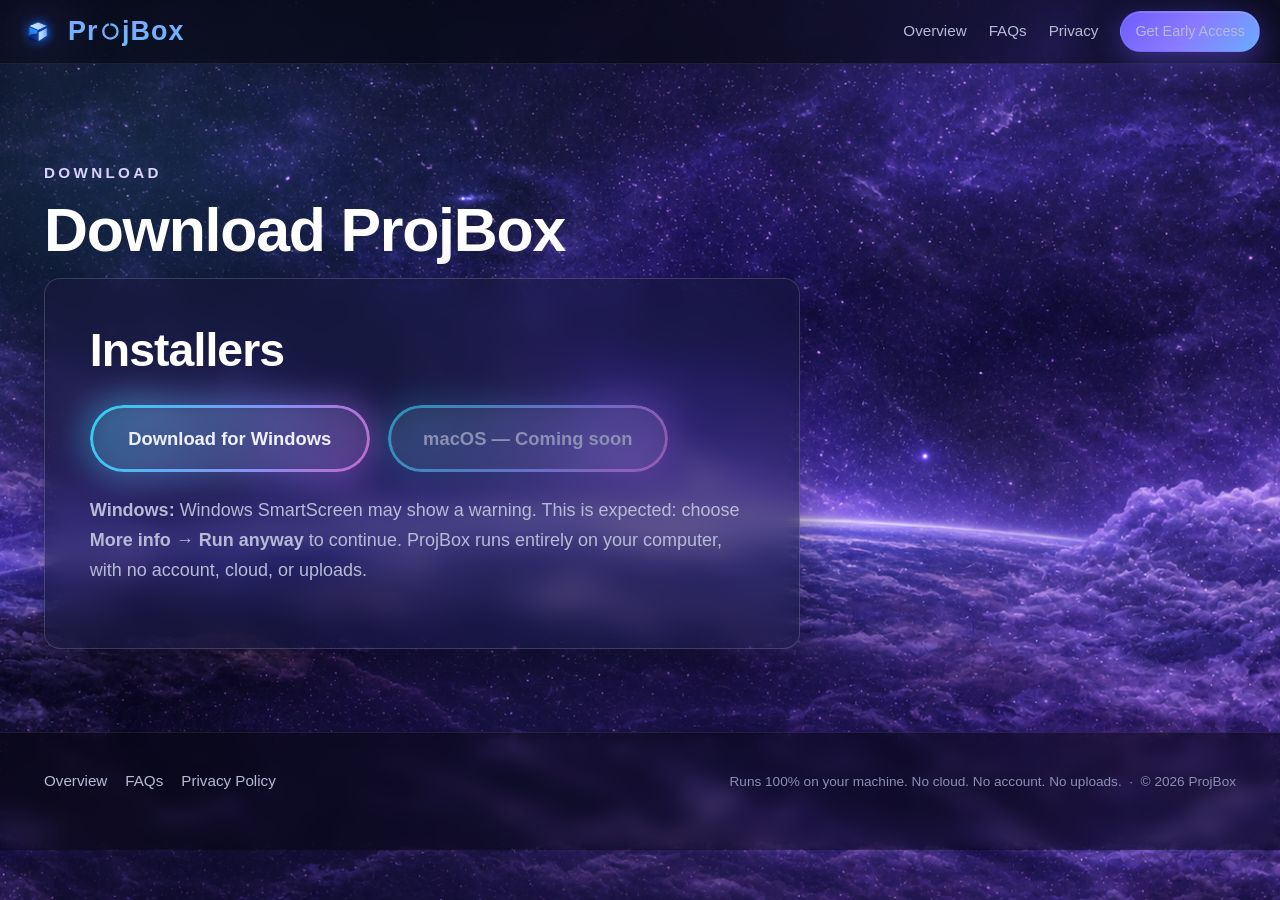
==== download.html @ 5ceebcfd "Fixing rings for mobile" ====
<!DOCTYPE html>
<html lang="en">
<head>
  <meta charset="UTF-8" />
  <!-- ProjBox Download page — Windows pilot v0.1.0 available via public
       GitHub Releases (megatherium1/projbox-downloads). macOS pending. -->
  <meta name="viewport" content="width=device-width, initial-scale=1" />
  <!-- noindex: discourage search engines from indexing this page until
       real builds are publicly available. This is not security. -->
  <meta name="robots" content="noindex, nofollow" />
  <title>Download — ProjBox</title>
  <meta name="description" content="Download the ProjBox Windows pilot build. macOS installer coming soon for approved early-access users." />
  <meta name="theme-color" content="#0c0e22" />

  <link rel="icon" type="image/png" href="assets/branding/favicon.png" />
  <link rel="apple-touch-icon" href="assets/branding/favicon.png" />

  <link rel="stylesheet" href="css/styles.css" />
</head>
<body>
  <a class="pb-skip" href="#main">Skip to content</a>

  <header class="pb-header" role="banner">
    <div class="pb-container pb-header__inner">
      <a class="pb-brand pb-brand--wordmark" href="index.html" aria-label="ProjBox home">
        <img class="pb-brand__mark" src="assets/branding/Logo.png" alt="" width="36" height="36" />
        <span class="pb-wordmark pb-wordmark--sweep" role="img" aria-label="ProjBox">
          <span class="pb-wordmark__glyph">P</span>
          <span class="pb-wordmark__glyph">r</span>
          <span class="pb-wordmark__glyph pb-wordmark__o" aria-hidden="true">
            <svg xmlns="http://www.w3.org/2000/svg" viewBox="0 0 24 24" focusable="false">
              <defs>
                <linearGradient id="pbWmGrad" x1="0" y1="0" x2="1" y2="1">
                  <stop offset="0%" stop-color="#8aa1ff"/>
                  <stop offset="100%" stop-color="#5cc0ff"/>
                </linearGradient>
              </defs>
              <circle cx="12" cy="12" r="7.5" fill="none" stroke="url(#pbWmGrad)"
                      stroke-width="2.4" stroke-linecap="butt"
                      stroke-dasharray="45.16 1.97" transform="rotate(-90 12 12)"/>
            </svg>
          </span>
          <span class="pb-wordmark__glyph">j</span>
          <span class="pb-wordmark__glyph">B</span>
          <span class="pb-wordmark__glyph">o</span>
          <span class="pb-wordmark__glyph">x</span>
        </span>
      </a>

      <button class="pb-nav-toggle" type="button"
              data-nav-toggle aria-controls="primary-nav" aria-expanded="false">
        <span class="pb-sr-only">Toggle navigation</span>
        <span aria-hidden="true">☰</span>
      </button>

      <nav class="pb-nav" id="primary-nav" data-nav aria-label="Primary">
        <a href="index.html">Overview</a>
        <a href="faq.html">FAQs</a>
        <a href="privacy.html">Privacy</a>
        <a class="pb-btn pb-btn--primary" href="index.html#access">Get Early Access</a>
      </nav>
    </div>
  </header>

  <main id="main" class="pb-download">
    <section class="pb-page-hero">
      <div class="pb-container">
        <span class="pb-eyebrow">Download</span>
        <h1>Download ProjBox</h1>
      </div>
    </section>

    <section class="pb-section pb-section--tight">
      <div class="pb-container">
        <div class="pb-card pb-prose pb-download__card">
          <h2>Installers</h2>

          <!--
            Installer URLs — public megatherium1/projbox-downloads repo only.

            Windows (live): stable asset name via latest release redirect.
            https://github.com/megatherium1/projbox-downloads/releases/latest/download/ProjBox-Windows-Setup.exe

            macOS: pending — wire when a build is published.
          -->

          <div class="pb-download__buttons" role="group" aria-label="Available installers">
            <span class="pb-chromatic-ring-wrap">
              <a class="pb-btn pb-btn--ghost"
                 href="https://github.com/megatherium1/projbox-downloads/releases/latest/download/ProjBox-Windows-Setup.exe">
                Download for Windows
              </a>
            </span>
            <span class="pb-chromatic-ring-wrap pb-chromatic-ring-wrap--muted">
              <button type="button" class="pb-btn pb-btn--ghost pb-btn--disabled"
                      aria-disabled="true" disabled>
                macOS — Coming soon
              </button>
            </span>
          </div>

          <p class="pb-download__note">
            <b>Windows:</b> Windows SmartScreen may show a warning. This is expected: choose <b>More info → Run anyway</b> to continue. ProjBox runs entirely on your computer, with no account, cloud, or uploads.
          </p>

          <!-- <p style="margin-top: 24px;"> -->
            <!-- Thanks, your request was received.  -->
			
			<!-- You’ve been added to the ProjBox academic access list.  -->
			
			<!-- ProjBox is currently available primarily to select academic institutions and research groups. Professional teams and other interested users can email -->
            <!-- <a href="mailto:matt@projbox.com">matt@projbox.com</a> to request early access. -->
          <!-- </p> -->

          <!-- <p> -->
            <!-- Don't have an access code yet? Request access on the -->
            <!-- <a href="index.html#access">home page</a>. -->
          <!-- </p> -->

          <!-- <p style="margin-top: 28px;"> -->
            <!-- <a class="pb-btn pb-btn--ghost" href="index.html">← Back to home</a> -->
          <!-- </p> -->
        </div>
      </div>
    </section>
  </main>

  <footer class="pb-footer" role="contentinfo">
    <div class="pb-container pb-footer__inner">
      <div class="pb-footer__links">
        <a href="index.html">Overview</a>
        <a href="faq.html">FAQs</a>
        <a href="privacy.html">Privacy Policy</a>
      </div>
      <p class="pb-footer__trust">
        Runs 100% on your machine. No cloud. No account. No uploads.
        &nbsp;·&nbsp; © <span data-year>2026</span> ProjBox
      </p>
    </div>
  </footer>

  <script src="js/main.js" defer></script>
  <!-- Cloudflare Web Analytics --><script defer src='https://static.cloudflareinsights.com/beacon.min.js' data-cf-beacon='{"token": "ab65d819038c453aaa1844204bf7db8d"}'></script><!-- End Cloudflare Web Analytics -->
</body>
</html>
---- css/styles.css ----
/* =============================================================
   ProjBox marketing site — shared stylesheet
   Plain CSS, no preprocessor or build tooling.
   Theme: dark cosmic / purple-blue, glass cards, soft glow accents.
   ============================================================= */

/* -------------------------------------------------------------
   1. Design tokens
   ------------------------------------------------------------- */
:root {
  /* Brand palette — cosmic dark */
  --pb-bg-deep:        #05060f;
  --pb-bg-mid:         #0c0e22;
  --pb-bg-soft:        #14163a;
  --pb-accent:         #8a7bff;   /* primary purple */
  --pb-accent-2:       #5cc0ff;   /* secondary blue glow */
  --pb-accent-warm:    #c9b6ff;   /* lighter highlight */
  --pb-text:           #eef0ff;
  --pb-text-dim:       #b6bad6;
  --pb-text-mute:      #8a8fb3;
  --pb-border:         rgba(255, 255, 255, 0.08);
  --pb-border-strong:  rgba(255, 255, 255, 0.16);
  --pb-card-bg:        rgba(20, 22, 58, 0.55);
  --pb-card-bg-strong: rgba(20, 22, 58, 0.75);

  /* Layout */
  --pb-max-width: 1240px;
  --pb-section-wide-max: var(--pb-max-width);
  --pb-proof-max-width: min(var(--pb-max-width), calc(100vw - 48px));
  --pb-gap-hero-next: clamp(16px, 1.8vw, 28px);
  --pb-gap-section: clamp(20px, 2vw, 32px);
  --pb-gap-heading-grid: clamp(12px, 1.2vw, 20px);
  --how-grid-gap: 18px;
  --how-card-padding: clamp(20px, 2.4vw, 28px);
  --how-card-num-size: 36px;
  --how-card-title-size: 1.25rem;
  --how-card-text-size: 1rem;
  --proof-grid-gap: 22px;
  --proof-card-media-ratio: 16 / 9;
  --proof-card-body-padding: 20px 22px 22px;
  --proof-card-media-padding: 14px;
  --proof-card-title-size: 1.25rem;
  --proof-card-text-size: 1rem;
  --pb-radius-sm: 10px;
  --pb-radius:    16px;
  --pb-radius-lg: 24px;

  /* Typography */
  --pb-font-sans: -apple-system, BlinkMacSystemFont, "Segoe UI", Roboto,
                  "Helvetica Neue", Arial, "Noto Sans", sans-serif;
  --pb-font-mono: ui-monospace, SFMono-Regular, "SF Mono", Menlo, Consolas,
                  "Liberation Mono", monospace;

  /* Shadows / glows */
  --pb-glow-purple: 0 0 60px rgba(138, 123, 255, 0.35);
  --pb-glow-blue:   0 0 60px rgba(92, 192, 255, 0.25);
  --pb-shadow-card: 0 20px 60px rgba(0, 0, 0, 0.45);
}

/* -------------------------------------------------------------
   2. Reset / base
   ------------------------------------------------------------- */
*, *::before, *::after { box-sizing: border-box; }
html { -webkit-text-size-adjust: 100%; scroll-behavior: smooth; }
@media (prefers-reduced-motion: reduce) {
  html { scroll-behavior: auto; }
  *, *::before, *::after {
    animation-duration: 0.001ms !important;
    transition-duration: 0.001ms !important;
  }
}

body {
  margin: 0;
  min-height: 100vh;
  font-family: var(--pb-font-sans);
  font-size: 16px;
  line-height: 1.6;
  color: var(--pb-text);
  background-color: var(--pb-bg-deep);
  /* Layered background:
     1. Cosmic photo (case-sensitive path)
     2. Radial gradients fall back to gracefully if image fails. */
  background-image:
    radial-gradient(1200px 700px at 80% -10%, rgba(138, 123, 255, 0.28), transparent 60%),
    radial-gradient(900px 600px at 10% 20%, rgba(92, 192, 255, 0.18), transparent 60%),
    radial-gradient(1400px 900px at 50% 110%, rgba(80, 60, 180, 0.25), transparent 60%),
    url("../assets/backgrounds/CosmicBackground.png");
  background-attachment: fixed, fixed, fixed, fixed;
  background-position: center, center, center, center;
  background-size: cover, cover, cover, cover;
  background-repeat: no-repeat, no-repeat, no-repeat, no-repeat;
  overflow-x: hidden;
}

@media (min-width: 1500px) {
  body {
    background-position: center, center, center, 56% 54%;
  }
}

/* MOBILE BACKGROUND — fixed viewport layer on main.pb-home::before.
   CosmicBackgroundMobile.jpg: portrait crop. Do NOT apply to body — cover
   on a tall scrollable page upscales/blurs the image. Use position:fixed
   pseudo-element instead of background-attachment:fixed (iOS Safari blurs that). */
@media (max-width: 768px) {
  body {
    background-image: none;
    background-color: #050617;
  }

  body::before {
    display: none;
  }

  main.pb-home {
    isolation: isolate;
  }

  main.pb-home::before {
    content: "";
    position: fixed;
    inset: 0;
    z-index: -1;
    pointer-events: none;
    background-image:
      linear-gradient(
        180deg,
        rgba(5, 6, 18, 0.88) 0%,
        rgba(7, 8, 28, 0.72) 34%,
        rgba(8, 7, 30, 0.78) 70%,
        rgba(5, 6, 18, 0.92) 100%
      ),
      url("../assets/backgrounds/CosmicBackgroundMobile.jpg");
    background-size: cover;
    background-position: center top;
    background-repeat: no-repeat;
    transform: translateZ(0);
  }
}

/* Subtle stars overlay (cheap CSS-only — no extra image) */
body::before {
  content: "";
  position: fixed;
  inset: 0;
  pointer-events: none;
  background-image:
    radial-gradient(1px 1px at 12% 18%,  rgba(255,255,255,0.7), transparent 60%),
    radial-gradient(1px 1px at 28% 72%,  rgba(255,255,255,0.5), transparent 60%),
    radial-gradient(1px 1px at 64% 32%,  rgba(255,255,255,0.6), transparent 60%),
    radial-gradient(1px 1px at 82% 58%,  rgba(255,255,255,0.4), transparent 60%),
    radial-gradient(1px 1px at 44% 88%,  rgba(255,255,255,0.55), transparent 60%),
    radial-gradient(1px 1px at 92% 12%,  rgba(255,255,255,0.5), transparent 60%);
  opacity: 0.5;
  z-index: 0;
}

/* Make page content sit above the stars layer */
header, main, footer, .pb-modal { position: relative; z-index: 1; }

img { max-width: 100%; display: block; }
a { color: var(--pb-accent-warm); text-decoration: none; }
a:hover, a:focus-visible { color: #fff; text-decoration: underline; }

/* Skip-to-content link for keyboard users */
.pb-skip {
  position: absolute;
  left: -9999px;
  top: 0;
  background: var(--pb-accent);
  color: #fff;
  padding: 10px 14px;
  border-radius: 0 0 8px 0;
  z-index: 100;
}
.pb-skip:focus { left: 0; }

/* Visually-hidden helper */
.pb-sr-only {
  position: absolute !important;
  width: 1px; height: 1px;
  padding: 0; margin: -1px;
  overflow: hidden; clip: rect(0,0,0,0); white-space: nowrap; border: 0;
}

/* -------------------------------------------------------------
   3. Typography
   ------------------------------------------------------------- */
h1, h2, h3, h4 {
  font-weight: 700;
  letter-spacing: -0.02em;
  margin: 0 0 0.5em;
  color: #fff;
}
h1 {
  font-size: clamp(2.2rem, 4.6vw + 0.5rem, 3.8rem);
  line-height: 1.08;
}
h2 {
  font-size: clamp(1.8rem, 2.6vw + 0.5rem, 2.6rem);
  line-height: 1.15;
}
h3 {
  font-size: 1.25rem;
  line-height: 1.3;
}
p { margin: 0 0 1em; color: var(--pb-text-dim); }
.pb-eyebrow {
  display: inline-block;
  /* Bumped up from 0.78rem for legibility against the cosmic background.
     Still smaller than the H1/H2 below it so it stays a label, not a headline. */
  font-size: 0.95rem;
  font-weight: 600;
  letter-spacing: 0.22em;
  text-transform: uppercase;
  color: #d8d2ff;
  text-shadow: 0 0 18px rgba(138, 123, 255, 0.35);
  margin-bottom: 0.85em;
}
.pb-lede {
  font-size: clamp(1rem, 0.9vw + 0.85rem, 1.18rem);
  color: var(--pb-text-dim);
  max-width: 60ch;
}

/* -------------------------------------------------------------
   4. Layout helpers
   ------------------------------------------------------------- */
.pb-container {
  width: 100%;
  max-width: var(--pb-max-width);
  margin: 0 auto;
  padding: 0 24px;
}
main.pb-home > .pb-section--proof .pb-container {
  max-width: var(--pb-proof-max-width);
}
main.pb-home > .pb-section:not(.pb-section--proof) .pb-container {
  max-width: var(--pb-section-wide-max);
}

.pb-section {
  padding: clamp(22px, 3.5vw, 52px) 0;
}
.pb-section--tight { padding: clamp(14px, 2.5vw, 36px) 0; }

/* Homepage: stack sections with clamp()-based gaps instead of doubled padding */
main.pb-home {
  display: flex;
  flex-direction: column;
}
main.pb-home > * + * {
  margin-top: var(--pb-gap-section);
}
main.pb-home > .pb-hero + * {
  margin-top: var(--pb-gap-hero-next);
}
@media (min-width: 1800px) {
  main.pb-home > .pb-hero + * {
    margin-top: clamp(20px, 1.8vw, 36px);
  }
}
main.pb-home > .pb-section {
  padding: 0;
}
main.pb-home > .pb-hero {
  /* Compensate for left-column translateY so the access card does not
     visually overlap the proof section below the hero layout box. */
  padding-bottom: var(--pb-hero-copy-offset-y, 0px);
}
main.pb-home + .pb-footer {
  margin-top: var(--pb-gap-section);
}

/* -------------------------------------------------------------
   5. Header / nav
   ------------------------------------------------------------- */
.pb-header {
  position: sticky;
  top: 0;
  backdrop-filter: blur(12px);
  -webkit-backdrop-filter: blur(12px);
  background: rgba(5, 6, 15, 0.55);
  border-bottom: 1px solid var(--pb-border);
  z-index: 50;
}
.pb-header__inner {
  display: flex;
  align-items: center;
  justify-content: space-between;
  gap: 16px;
  padding: 11px 0;
}
.pb-brand {
  display: inline-flex;
  align-items: center;
  gap: 10px;
  color: #fff;
  font-weight: 700;
  letter-spacing: 0.02em;
  text-decoration: none;
}
.pb-brand:hover { text-decoration: none; color: #fff; }
.pb-brand__mark {
  width: 32px; height: 32px;
  border-radius: 8px;
  object-fit: cover;
  box-shadow: var(--pb-glow-purple);
}

/* Animated gradient wordmark (V5 Sweep — header brand lockup) */
.pb-brand--wordmark { gap: 12px; }
.pb-brand--wordmark .pb-brand__mark {
  width: 36px;
  height: 36px;
}

.pb-wordmark {
  position: relative;
  /* isolation:isolate keeps the shimmer's mix-blend-mode:screen contained
     to the wordmark area so it brightens the gradient letters rather than
     blending against the dark header background behind them. */
  isolation: isolate;
  display: inline-flex;
  align-items: center;
  font-weight: 800;
  font-size: 1.68rem;
  letter-spacing: 0.04em;
  line-height: 1.4;
  overflow: visible;
}
.pb-wordmark__glyph {
  display: inline-block;
  position: relative;
  /* will-change:transform was removed: it promotes each glyph to a GPU
     compositing layer, which breaks filter+background-clip:text rendering
     in Chromium and causes the shimmer to paint *behind* the glyphs. */
  will-change: opacity;
  background-image: linear-gradient(135deg, #8aa1ff 0%, #5cc0ff 100%);
  -webkit-background-clip: text;
          background-clip: text;
  -webkit-text-fill-color: transparent;
  color: transparent;
}
.pb-wordmark__o {
  background-image: none;
  -webkit-text-fill-color: currentColor;
  color: currentColor;
  width: 0.85em;
  height: 0.85em;
  margin: 0 0.01em;
  vertical-align: -0.07em;
  line-height: 0;
}
.pb-wordmark__o svg {
  width: 100%;
  height: 100%;
  display: block;
  overflow: visible;
}

/* Sweep intro — plays once on page load */
.pb-wordmark--sweep .pb-wordmark__glyph {
  opacity: 0.25;
  filter: saturate(0.35) brightness(0.7);
  animation: pbWmSweepGlyph 0.55s ease-out both;
}
.pb-wordmark--sweep .pb-wordmark__glyph:nth-child(1) { animation-delay: 0.08s; }
.pb-wordmark--sweep .pb-wordmark__glyph:nth-child(2) { animation-delay: 0.14s; }
.pb-wordmark--sweep .pb-wordmark__glyph:nth-child(3) { animation-delay: 0.20s; }
.pb-wordmark--sweep .pb-wordmark__glyph:nth-child(4) { animation-delay: 0.26s; }
.pb-wordmark--sweep .pb-wordmark__glyph:nth-child(5) { animation-delay: 0.32s; }
.pb-wordmark--sweep .pb-wordmark__glyph:nth-child(6) { animation-delay: 0.38s; }
.pb-wordmark--sweep .pb-wordmark__glyph:nth-child(7) { animation-delay: 0.44s; }

@keyframes pbWmSweepGlyph {
  0%   { opacity: 0.25; filter: saturate(0.35) brightness(0.7); }
  50%  { opacity: 1.00; filter: saturate(1.30) brightness(1.6); }
  100% { opacity: 1.00; filter: saturate(1.00) brightness(1.0); }
}

.pb-wordmark--sweep::after {
  content: "";
  position: absolute;
  top: 0;
  bottom: 0;
  left: -30%;
  width: 30%;
  background: linear-gradient(90deg,
                transparent 0%,
                rgba(255, 255, 255, 0.55) 50%,
                transparent 100%);
  mix-blend-mode: screen;
  opacity: 0;
  pointer-events: none;
  animation: pbWmShimmer 0.85s ease-out 0.08s forwards;
}
@keyframes pbWmShimmer {
  0%   { opacity: 0;    left: -30%; }
  30%  { opacity: 0.85; }
  100% { opacity: 0;    left: 100%; }
}

.pb-wordmark--sweep .pb-wordmark__o svg {
  /* will-change:transform on the SVG itself (not the parent glyph) so
     the spin animation is GPU-accelerated without breaking the shimmer. */
  will-change: transform;
  animation: pbWmSpinO 0.75s cubic-bezier(0.22, 1, 0.36, 1) 0.10s both;
}
@keyframes pbWmSpinO {
  from { transform: rotate(-180deg) scale(0.6); opacity: 0; }
  to   { transform: rotate(0deg) scale(1.0); opacity: 1; }
}
.pb-wordmark--sweep .pb-wordmark__o svg circle {
  stroke-dasharray: 0 47.12;
  animation: pbWmDrawO 0.65s ease-out 0.18s forwards;
}
@keyframes pbWmDrawO {
  from { stroke-dasharray: 0 47.12; }
  to   { stroke-dasharray: 45.16 1.97; }
}

@media (prefers-reduced-motion: reduce) {
  .pb-wordmark--sweep::after { display: none; }
  .pb-wordmark--sweep .pb-wordmark__glyph,
  .pb-wordmark--sweep .pb-wordmark__o svg,
  .pb-wordmark--sweep .pb-wordmark__o svg circle {
    animation: none !important;
    opacity: 1 !important;
    transform: none !important;
    filter: none !important;
    stroke-dasharray: 45.16 1.97 !important;
  }
}

.pb-nav {
  display: flex;
  align-items: center;
  gap: 22px;
}
.pb-nav a {
  color: var(--pb-text-dim);
  font-size: 0.95rem;
  font-weight: 500;
  text-decoration: none;
}
.pb-nav a:hover, .pb-nav a:focus-visible {
  color: #fff;
  text-decoration: none;
}
.pb-nav .pb-btn { padding: 8px 14px; font-size: 0.9rem; }

.pb-nav-toggle {
  display: none;
  background: transparent;
  border: 1px solid var(--pb-border-strong);
  color: var(--pb-text);
  border-radius: 10px;
  padding: 8px 10px;
  cursor: pointer;
}
.pb-nav-toggle:focus-visible { outline: 2px solid var(--pb-accent); }

@media (max-width: 760px) {
  .pb-nav-toggle { display: inline-flex; }
  .pb-nav {
    display: none;
    position: absolute;
    top: 100%;
    right: 16px;
    flex-direction: column;
    align-items: stretch;
    gap: 6px;
    background: rgba(12, 14, 34, 0.95);
    border: 1px solid var(--pb-border-strong);
    border-radius: var(--pb-radius);
    padding: 12px;
    min-width: 220px;
    box-shadow: var(--pb-shadow-card);
  }
  .pb-nav.is-open { display: flex; }
  .pb-nav a { padding: 8px 8px; }
}

/* -------------------------------------------------------------
   6. Buttons
   ------------------------------------------------------------- */
.pb-btn {
  display: inline-flex;
  align-items: center;
  justify-content: center;
  gap: 8px;
  padding: 12px 20px;
  border-radius: 999px;
  font-weight: 600;
  font-size: 0.98rem;
  border: 1px solid transparent;
  cursor: pointer;
  text-decoration: none;
  transition: transform 0.15s ease, box-shadow 0.2s ease, background 0.2s ease, border-color 0.2s ease;
  white-space: nowrap;
}
.pb-btn:focus-visible {
  outline: 2px solid var(--pb-accent-2);
  outline-offset: 2px;
}
.pb-btn--primary {
  background: linear-gradient(135deg, #6e5cff 0%, #8a7bff 50%, #5cc0ff 120%);
  color: #fff;
  box-shadow: 0 10px 30px rgba(110, 92, 255, 0.45), inset 0 1px 0 rgba(255,255,255,0.15);
}
.pb-btn--primary:hover {
  transform: translateY(-1px);
  text-decoration: none;
  color: #fff;
  box-shadow: 0 14px 36px rgba(110, 92, 255, 0.6), inset 0 1px 0 rgba(255,255,255,0.2);
}
.pb-btn--ghost {
  background: rgba(255,255,255,0.04);
  border-color: var(--pb-border-strong);
  color: var(--pb-text);
}
.pb-btn--ghost:hover {
  background: rgba(255,255,255,0.08);
  text-decoration: none;
  color: #fff;
}
.pb-btn--disabled,
.pb-btn[aria-disabled="true"] {
  background: rgba(255,255,255,0.05);
  border-color: var(--pb-border);
  color: var(--pb-text-mute);
  cursor: not-allowed;
  box-shadow: none;
}
.pb-btn--block { width: 100%; }

/* -------------------------------------------------------------
   7. Hero
   ------------------------------------------------------------- */
.pb-hero {
  --pb-hero-max-width: var(--pb-max-width);
  --pb-hero-gap: clamp(20px, 3vw, 48px);
  --pb-hero-visual-offset: clamp(60px, 8vw, 110px);
  --pb-hero-copy-offset-y: 0px;
  --pb-hero-padding-top: clamp(20px, 3vw, 36px);

  /* Trimmed top padding so the eyebrow sits just under the sticky header
     instead of leaving a large empty band at the top of the page. */
  padding: var(--pb-hero-padding-top) 0 clamp(14px, 2.5vw, 36px);
}
.pb-hero .pb-container {
  max-width: var(--pb-hero-max-width);
}
.pb-hero__grid {
  display: grid;
  /* Left column gets a bit more horizontal room so the headline can
     breathe (H1 reads as two lines instead of three) and the lede flows
     naturally. The poster's `scale()` makes it visually larger without
     needing to dominate the grid track. */
  grid-template-columns: minmax(0, 1.15fr) minmax(0, 1fr);
  gap: var(--pb-hero-gap);
  /* `start` aligns the poster's top with the eyebrow row of the left
     column; `center` was pushing the poster too far down. */
  align-items: start;
}
.pb-hero__copy {
  transform: translateY(var(--pb-hero-copy-offset-y));
}

/* Desktop: explicit grid placement so the form (now a sibling of the copy
   div) stays in column 1 beneath the copy, and the poster spans both rows
   in column 2 — identical to the old nested-form layout. */
@media (min-width: 961px) {
  .pb-hero__copy   { grid-column: 1; grid-row: 1; }
  .pb-hero__visual { grid-column: 2; grid-row: 1 / 3; }
  .pb-access       { grid-column: 1; grid-row: 2; }
}

@media (max-width: 960px) {
  .pb-hero__grid { grid-template-columns: 1fr; }

  .pb-hero__copy   { order: 1; }
  .pb-hero__visual { order: 2; }
  .pb-access       { order: 3; }

  .pb-hero__copy { transform: none; }
  .pb-poster       { transform: none; margin-top: 0; }
  .pb-hero__visual { padding-top: 0; }
}

/* Mobile hero compactness — tighten vertical rhythm so product proof
   appears within the first screen-and-a-half on typical phones. */
@media (max-width: 768px) {
  .pb-hero {
    padding-top: 14px;
    padding-bottom: 10px;
  }
  .pb-hero__grid { gap: 18px; }
  .pb-hero__cta-row { margin: 16px 0 14px; }
  .pb-truth { margin-bottom: 0; }
  .pb-hero__grid > .pb-access { margin-top: 4px; }
}

@media (min-width: 1500px) {
  .pb-hero {
    --pb-hero-max-width: min(1500px, calc(100vw - 120px));
    --pb-hero-gap: clamp(36px, 4vw, 72px);
    --pb-hero-visual-offset: clamp(95px, 7vw, 145px);
    --pb-hero-copy-offset-y: clamp(28px, 3vw, 56px);
  }
}

@media (min-width: 1600px) {
  .pb-hero {
    --pb-hero-padding-top: clamp(14px, 1.6vw, 22px);
    --pb-hero-copy-offset-y: clamp(18px, 2vw, 36px);
  }
}

@media (min-width: 1800px) {
  .pb-hero {
    --pb-hero-padding-top: clamp(2px, 0.4vw, 6px);
    --pb-hero-copy-offset-y: clamp(0px, 0.2vw, 2px);
  }
}

@media (min-width: 1900px) {
  .pb-hero {
    --pb-hero-max-width: min(1640px, calc(100vw - 160px));
    --pb-hero-visual-offset: clamp(125px, 7vw, 190px);
  }
}

.pb-hero__cta-row {
  display: flex;
  flex-wrap: wrap;
  gap: 12px;
  margin: 22px 0 18px;
}

.pb-truth {
  display: inline-flex;
  align-items: center;
  gap: 10px;
  padding: 9px 16px;
  border-radius: 999px;
  /* Slightly opaque dark navy pill so the trust line stays readable
     wherever the cosmic background gets bright. */
  background: rgba(10, 12, 30, 0.55);
  border: 1px solid rgba(255, 255, 255, 0.22);
  color: #eef0ff;
  font-size: 0.92rem;
  font-weight: 500;
  box-shadow: 0 0 24px rgba(108, 243, 168, 0.08);
}
.pb-truth__dot {
  width: 8px; height: 8px;
  border-radius: 50%;
  background: #6cf3a8;
  box-shadow: 0 0 12px #6cf3a8;
}

/* =====================================================================
   Hero visual / video poster
   =====================================================================
   The monitor is lowered into the cloud layer by offsetting the right
   column wrapper, while the PNG itself stays transparent and clickable.
   Avoid foreground fog overlays here: they create a visible rectangular
   dark patch under the thumbnail instead of blending with the page.
   ===================================================================== */

.pb-poster,
.pb-poster:hover,
.pb-poster:focus,
.pb-poster:focus-visible {
  background: transparent;
  border: 0;
  outline: none;
  box-shadow: none;
}
.pb-poster {
  position: relative;
  display: block;
  width: 100%;
  padding: 0;
  cursor: pointer;
  /* Larger and lifted toward the headline so it reads as the page's
     hero subject rather than a thumbnail next to the copy. The right
     column is narrower now (1fr vs 1.1fr left), so scale() does the
     heavy lifting — the monitor reads big and bleeds slightly beyond
     its grid track, matching the GeneralDesignFormat reference where
     the monitor extends toward the right edge of the page. */
  transform: rotate(-3deg) scale(1.22);
  transform-origin: center top;
  margin-top: -8px;
  transition: transform 0.3s ease, filter 0.3s ease;
}
.pb-poster:hover, .pb-poster:focus-visible {
  transform: rotate(-1.5deg) scale(1.23) translateY(-3px);
}

/* Mask lives on a wrapper, not the img itself. Combining mask + filter on
   the same element often fails silently in browsers, which is why earlier
   bottom fades looked unchanged. */
.pb-poster__frame {
  display: block;
  position: relative;
  z-index: 1;
  -webkit-mask-image: linear-gradient(to bottom,
                        #000 0%,
                        #000 54%,
                        rgba(0, 0, 0, 0.72) 72%,
                        rgba(0, 0, 0, 0.28) 86%,
                        transparent 100%);
          mask-image: linear-gradient(to bottom,
                        #000 0%,
                        #000 54%,
                        rgba(0, 0, 0, 0.72) 72%,
                        rgba(0, 0, 0, 0.28) 86%,
                        transparent 100%);
  -webkit-mask-size: 100% 100%;
          mask-size: 100% 100%;
  -webkit-mask-repeat: no-repeat;
          mask-repeat: no-repeat;
}
.pb-poster img {
  width: 100%;
  height: auto;
  display: block;
  background: transparent;
  /* No border-radius / box-shadow: those create a rectangular halo when
     the PNG has transparent regions. drop-shadow follows the alpha,
     and we keep it tight so it can't trace the bounding box if the
     PNG has minor edge-alpha noise. */
  border-radius: 0;
  box-shadow: none;
  filter:
    drop-shadow(0 18px 38px rgba(0, 0, 0, 0.50))
    drop-shadow(0 0 60px rgba(110, 92, 255, 0.28));
}

/* Right-column wrapper.
   padding-top pushes the poster down so its base sits inside the cloud
   horizon, giving the "resting/nested in the clouds" look. A larger value
   here is the primary lever for lowering the monitor without touching the
   left text column. */
.pb-hero__visual {
  position: relative;
  padding-top: var(--pb-hero-visual-offset);
}
.pb-poster__play {
  position: absolute;
  inset: 0;
  display: grid;
  place-items: center;
  pointer-events: none;
  z-index: 3;
}
.pb-poster__play span {
  width: 84px; height: 84px;
  border-radius: 50%;
  display: grid; place-items: center;
  background: rgba(10, 10, 30, 0.55);
  border: 1px solid rgba(255,255,255,0.4);
  backdrop-filter: blur(6px);
  -webkit-backdrop-filter: blur(6px);
  box-shadow: var(--pb-glow-purple);
  transition: transform 0.2s ease, background 0.2s ease;
}
.pb-poster:hover .pb-poster__play span { transform: scale(1.06); background: rgba(20, 20, 60, 0.7); }
.pb-poster__play svg { width: 32px; height: 32px; fill: #fff; margin-left: 4px; }

/* -------------------------------------------------------------
   8. Glass card (shared)
   ------------------------------------------------------------- */
.pb-card {
  background: var(--pb-card-bg);
  border: 1px solid var(--pb-border-strong);
  border-radius: var(--pb-radius);
  padding: clamp(20px, 2.4vw, 28px);
  backdrop-filter: blur(14px);
  -webkit-backdrop-filter: blur(14px);
  box-shadow: var(--pb-shadow-card);
}

/* -------------------------------------------------------------
   9. Access form
   Compact horizontal strip: Name | Email | University | Access Code | submit
   Wraps to 2-column at ≤1080px and 1-column on phones.
   ------------------------------------------------------------- */
.pb-access {
  margin-top: 24px;
  /* Tighter padding so the card reads as a strip, not a chunky panel. */
  padding: 18px 20px;
}
.pb-access__head {
  display: flex;
  flex-wrap: wrap;
  align-items: baseline;
  justify-content: space-between;
  gap: 8px 16px;
  margin-bottom: 8px;
}
.pb-access__title {
  font-size: 0.82rem;
  font-weight: 600;
  letter-spacing: 0.18em;
  text-transform: uppercase;
  color: var(--pb-accent-warm);
  margin: 0;
}
.pb-access__row-fields {
  display: grid;
  /* 4 equal field cells + auto-width submit on the right. */
  grid-template-columns: repeat(4, minmax(0, 1fr)) auto;
  gap: 12px;
  align-items: end;
}
.pb-access__submit { display: flex; align-items: stretch; }
.pb-access__submit .pb-btn { padding: 11px 22px; height: 100%; }

@media (max-width: 1080px) {
  .pb-access__row-fields {
    grid-template-columns: repeat(2, minmax(0, 1fr));
  }
  .pb-access__submit {
    grid-column: 1 / -1;
    justify-content: flex-end;
  }
}
@media (max-width: 600px) {
  .pb-access__row-fields { grid-template-columns: 1fr; }
  .pb-access__submit { justify-content: stretch; }
  .pb-access__submit .pb-btn { width: 100%; }
}

.pb-field { display: flex; flex-direction: column; gap: 6px; min-width: 0; }
.pb-field label {
  font-size: 0.85rem;
  color: var(--pb-text-dim);
  font-weight: 500;
}
.pb-field input,
.pb-field textarea {
  font: inherit;
  color: var(--pb-text);
  background: rgba(0, 0, 0, 0.35);
  border: 1px solid var(--pb-border-strong);
  border-radius: 10px;
  padding: 11px 13px;
  outline: none;
  width: 100%;
  transition: border-color 0.15s ease, box-shadow 0.15s ease, background 0.15s ease;
}
.pb-field input::placeholder,
.pb-field textarea::placeholder { color: var(--pb-text-mute); }
.pb-field input:focus,
.pb-field textarea:focus {
  border-color: var(--pb-accent);
  background: rgba(0, 0, 0, 0.5);
  box-shadow: 0 0 0 3px rgba(138,123,255,0.18);
}
.pb-field textarea { resize: vertical; min-height: 80px; }
.pb-access__note {
  display: none;
  margin: 12px 0 0;
  padding: 10px 12px;
  border-radius: 10px;
  background: rgba(92, 192, 255, 0.1);
  border: 1px solid rgba(92, 192, 255, 0.35);
  color: var(--pb-text);
  font-size: 0.92rem;
}
.pb-access__note.is-visible { display: block; }
.pb-access__note code {
  font-family: var(--pb-font-mono);
  background: rgba(0,0,0,0.35);
  padding: 2px 6px;
  border-radius: 6px;
}

.pb-access__status {
  display: none;
  margin-top: 14px;
  padding: 12px 14px;
  border-radius: 10px;
  font-size: 0.95rem;
  border: 1px solid var(--pb-border-strong);
  background: rgba(255,255,255,0.04);
  color: var(--pb-text);
}
.pb-access__status.is-visible { display: block; }
.pb-access__status a { color: var(--pb-accent-warm); }

/* -------------------------------------------------------------
   10. How it works
   ------------------------------------------------------------- */
.pb-howgrid {
  display: grid;
  grid-template-columns: repeat(3, minmax(0, 1fr));
  gap: var(--how-grid-gap);
  margin-top: var(--pb-gap-heading-grid);
}
@media (max-width: 820px) { .pb-howgrid { grid-template-columns: 1fr; } }
.pb-howcard.pb-card { padding: var(--how-card-padding); }
.pb-howcard__num {
  display: inline-flex;
  align-items: center;
  justify-content: center;
  width: var(--how-card-num-size);
  height: var(--how-card-num-size);
  border-radius: 10px;
  background: linear-gradient(135deg, rgba(138,123,255,0.5), rgba(92,192,255,0.4));
  color: #fff;
  font-weight: 700;
  margin-bottom: 14px;
  border: 1px solid var(--pb-border-strong);
}
.pb-howcard h3 {
  margin-bottom: 6px;
  font-size: var(--how-card-title-size);
}
.pb-howcard p {
  margin: 0;
  color: var(--pb-text-dim);
  font-size: var(--how-card-text-size);
}

/* -------------------------------------------------------------
   11. Proof cards (Everything ProjBox gives you)
   ------------------------------------------------------------- */
.pb-proof {
  display: grid;
  grid-template-columns: repeat(2, minmax(0, 1fr));
  gap: var(--proof-grid-gap);
  margin-top: var(--pb-gap-heading-grid);
}
@media (max-width: 760px) { .pb-proof { grid-template-columns: 1fr; } }

.pb-proofcard {
  display: flex;
  flex-direction: column;
  overflow: hidden;
  padding: 0;
}
.pb-proofcard__media {
  position: relative;
  display: block;
  width: 100%;
  padding: 0;
  border: 0;
  appearance: none;
  -webkit-appearance: none;
  /* Soft purple glow inside the media frame so screenshots don't sit on a
     flat black slab; the bezel feels like part of the cosmic theme. */
  background:
    radial-gradient(60% 80% at 50% 40%, rgba(138, 123, 255, 0.10), transparent 70%),
    #0b0d22;
  border-bottom: 1px solid rgba(255, 255, 255, 0.06);
  /* Reserve a consistent media area so cards align even with mixed image sizes */
  aspect-ratio: var(--proof-card-media-ratio, 16 / 9);
  overflow: hidden;
  cursor: zoom-in;
  color: inherit;
  font: inherit;
  text-align: inherit;
}
.pb-proofcard__media::after {
  content: "Click to expand";
  position: absolute;
  right: 14px;
  bottom: 14px;
  border: 1px solid rgba(255, 255, 255, 0.22);
  border-radius: 999px;
  background: rgba(5, 6, 20, 0.72);
  color: #fff;
  font-size: 0.82rem;
  font-weight: 600;
  line-height: 1;
  opacity: 0;
  padding: 8px 11px;
  pointer-events: none;
  transform: translateY(4px);
  transition: opacity 0.2s ease, transform 0.2s ease;
}
.pb-proofcard__media img {
  position: absolute;
  inset: 0;
  width: 100%;
  height: 100%;
  /* `contain` avoids stretching screenshots with very different intrinsic aspect ratios.
     The 4thBoxPhoto.png in particular is much smaller than the others. */
  object-fit: contain;
  object-position: center;
  padding: var(--proof-card-media-padding);
  /* Very subtle lift for darker screenshots so detail stays readable. */
  filter: brightness(1.04);
  transition: filter 0.2s ease, transform 0.2s ease;
}
.pb-proofcard__media:hover img,
.pb-proofcard__media:focus-visible img {
  filter: brightness(1.12);
  transform: scale(1.015);
}
.pb-proofcard__media:hover::after,
.pb-proofcard__media:focus-visible::after {
  opacity: 1;
  transform: translateY(0);
}
.pb-proofcard__media:focus-visible {
  outline: 2px solid var(--pb-accent-2);
  outline-offset: -4px;
}
.pb-proofcard__body { padding: var(--proof-card-body-padding); }
.pb-proofcard__body h3 {
  margin-bottom: 6px;
  font-size: var(--proof-card-title-size);
}
.pb-proofcard__body p {
  margin: 0;
  color: #c8ccea;
  font-size: var(--proof-card-text-size);
}

/* Proof section — widen cards and enlarge screenshots without adding vertical height */
@media (min-width: 1024px) {
  :root {
    --pb-proof-max-width: min(1280px, calc(100vw - 48px));
    --proof-grid-gap: 24px;
    --proof-card-body-padding: 20px 24px 22px;
    --proof-card-media-padding: 12px;
    --proof-card-title-size: 1.28rem;
    --proof-card-text-size: 1.04rem;
  }
}

@media (min-width: 1400px) {
  :root {
    --pb-proof-max-width: min(1400px, calc(100vw - 80px));
    --proof-grid-gap: 26px;
    --proof-card-body-padding: 20px 28px 22px;
    --proof-card-media-padding: 8px;
    --proof-card-title-size: 1.36rem;
    --proof-card-text-size: 1.08rem;
  }
  .pb-section--proof h2 {
    font-size: clamp(1.8rem, 2.6vw + 0.5rem, 2.75rem);
  }
}

@media (min-width: 1600px) {
  :root {
    --pb-proof-max-width: min(1520px, calc(100vw - 100px));
    --proof-grid-gap: 28px;
    --proof-card-body-padding: 22px 30px 24px;
    --proof-card-media-padding: 6px;
    --proof-card-title-size: 1.42rem;
    --proof-card-text-size: 1.12rem;
  }
}

@media (min-width: 1800px) {
  :root {
    --pb-proof-max-width: min(1600px, calc(100vw - 120px));
    --proof-grid-gap: 28px;
    --proof-card-body-padding: 22px 32px 24px;
    --proof-card-media-padding: 4px;
    --proof-card-title-size: 1.48rem;
    --proof-card-text-size: 1.15rem;
  }
}

/* How it works — secondary scale-up; stays narrower than proof on large screens */
@media (min-width: 1500px) {
  :root {
    --how-grid-gap: 24px;
    --how-card-padding: clamp(24px, 2.2vw, 32px);
    --how-card-num-size: 40px;
    --how-card-title-size: 1.32rem;
    --how-card-text-size: 1.05rem;
  }
}

@media (min-width: 1900px) {
  :root {
    --how-grid-gap: 28px;
    --how-card-padding: clamp(28px, 2vw, 36px);
    --how-card-num-size: 44px;
    --how-card-title-size: 1.38rem;
    --how-card-text-size: 1.08rem;
  }
}

/* -------------------------------------------------------------
   12. FAQ / Privacy / Download page styles
   ------------------------------------------------------------- */
.pb-page-hero {
  padding: clamp(56px, 8vw, 96px) 0 clamp(20px, 3vw, 36px);
  text-align: left;
}
.pb-page-hero h1 { margin-bottom: 12px; }
.pb-page-hero p { max-width: 60ch; }

.pb-faqlist { display: grid; gap: 14px; margin-top: 8px; }
.pb-faqlist details {
  border-radius: var(--pb-radius);
  border: 1px solid var(--pb-border-strong);
  background: var(--pb-card-bg);
  padding: 4px 6px;
  backdrop-filter: blur(12px);
  -webkit-backdrop-filter: blur(12px);
}
.pb-faqlist details[open] { background: var(--pb-card-bg-strong); }
.pb-faqlist summary {
  list-style: none;
  cursor: pointer;
  padding: 16px 18px;
  font-weight: 600;
  color: #fff;
  display: flex;
  justify-content: space-between;
  align-items: center;
  gap: 12px;
}
.pb-faqlist summary::-webkit-details-marker { display: none; }
.pb-faqlist summary::after {
  content: "+";
  font-size: 1.4rem;
  color: var(--pb-accent-warm);
  line-height: 1;
  transition: transform 0.2s ease;
}
.pb-faqlist details[open] summary::after { content: "−"; }
.pb-faqlist .pb-faq__body {
  padding: 0 18px 18px;
  color: var(--pb-text-dim);
}
.pb-faqlist .pb-faq__body p { margin: 0 0 0.8em; }
.pb-faqlist .pb-faq__body ul { margin: 0 0 0.6em 1.2em; padding: 0; }

.pb-prose { max-width: 70ch; }
.pb-prose > h2:first-child,
.pb-prose > h3:first-child { margin-top: 0; }
.pb-prose h2 { margin-top: 1.6em; }
.pb-prose h3 { margin-top: 1.4em; }
.pb-prose ul { padding-left: 1.2em; }
.pb-prose li { margin-bottom: 0.3em; }

.pb-download__buttons {
  display: flex;
  flex-wrap: wrap;
  gap: 14px;
  margin-top: 18px;
}
.pb-download__buttons .pb-btn { padding: 14px 22px; font-size: 1rem; min-width: 220px; }

.pb-download .pb-page-hero {
  padding-bottom: clamp(8px, 1.2vw, 14px);
}
.pb-download .pb-page-hero h1 {
  margin-bottom: 0;
}
.pb-download .pb-section--tight {
  padding-top: 0;
}
.pb-download__card {
  padding: clamp(32px, 3.5vw, 48px);
  max-width: 85ch;
}
.pb-download__card h2 {
  font-size: clamp(2.1rem, 3vw + 0.5rem, 3rem);
  margin-bottom: 0.6em;
}
.pb-download__card .pb-download__buttons {
  gap: 18px;
  margin-top: 24px;
}
.pb-download__card .pb-download__buttons .pb-btn {
  padding: 18px 28px;
  font-size: 1.15rem;
  min-width: 280px;
}
.pb-download__note {
  margin-top: 24px;
  font-size: 1.125rem;
  line-height: 1.65;
}

/* -------------------------------------------------------------
   Chromatic ring wrapper (Safari-safe)
   Put animated spectrum rings on a non-form wrapper — not on
   <button> pseudo-elements. iOS Safari needs -webkit-mask-* clip/
   origin/composite, both xor + exclude, and ring thickness ≥ 3px.
   See .cursor/rules/chromatic-rings-safari.mdc before adding more.
   ------------------------------------------------------------- */
.pb-chromatic-ring-wrap {
  position: relative;
  display: inline-flex;
  vertical-align: middle;
  border-radius: 999px;
  isolation: isolate;
}
.pb-chromatic-ring-wrap::before,
.pb-chromatic-ring-wrap::after {
  content: "";
  position: absolute;
  border-radius: inherit;
  pointer-events: none;
}
.pb-chromatic-ring-wrap::before {
  inset: 0;
  z-index: 0;
  padding: 3px;
  background: linear-gradient(
    120deg,
    rgb(34, 211, 238),
    rgb(129, 140, 248),
    rgb(236, 72, 153),
    rgb(251, 191, 36),
    rgb(34, 211, 238)
  );
  background-size: 240% 240%;
  -webkit-mask:
    linear-gradient(#fff 0 0) content-box,
    linear-gradient(#fff 0 0);
  mask:
    linear-gradient(#fff 0 0) content-box,
    linear-gradient(#fff 0 0);
  -webkit-mask-clip: content-box, border-box;
  mask-clip: content-box, border-box;
  -webkit-mask-origin: content-box, border-box;
  mask-origin: content-box, border-box;
  -webkit-mask-composite: xor;
  mask-composite: exclude;
  animation: pbChromaticDrift 5.2s linear infinite;
}
.pb-chromatic-ring-wrap::after {
  inset: -10px;
  z-index: 0;
  background: linear-gradient(
    120deg,
    rgba(34, 211, 238, 0.42),
    rgba(217, 70, 239, 0.44),
    rgba(251, 191, 36, 0.32)
  );
  background-size: 240% 240%;
  filter: blur(14px);
  opacity: 0.78;
  animation: pbChromaticDrift 5.2s linear infinite;
}
.pb-chromatic-ring-wrap .pb-btn {
  position: relative;
  z-index: 1;
  border-color: transparent;
  -webkit-appearance: none;
  appearance: none;
}
.pb-chromatic-ring-wrap--muted::before { opacity: 0.58; }
.pb-chromatic-ring-wrap--muted::after { opacity: 0.38; }
.pb-chromatic-ring-wrap:not(.pb-chromatic-ring-wrap--muted):hover::after {
  opacity: 0.95;
}

@keyframes pbChromaticDrift {
  0% { background-position: 0% 50%; }
  100% { background-position: 220% 50%; }
}

/* -------------------------------------------------------------
   13. Footer
   ------------------------------------------------------------- */
.pb-footer {
  border-top: 1px solid var(--pb-border);
  margin-top: clamp(24px, 4vw, 52px);
  padding: 36px 0 56px;
  background: rgba(5, 6, 15, 0.45);
  backdrop-filter: blur(8px);
  -webkit-backdrop-filter: blur(8px);
}
.pb-footer__inner {
  display: flex;
  flex-wrap: wrap;
  gap: 22px;
  justify-content: space-between;
  align-items: center;
}
.pb-footer__links {
  display: flex; flex-wrap: wrap; gap: 18px;
}
.pb-footer__links a {
  color: var(--pb-text-dim);
  font-size: 0.95rem;
  text-decoration: none;
}
.pb-footer__links a:hover { color: #fff; }
.pb-footer__trust {
  color: var(--pb-text-mute);
  font-size: 0.85rem;
  margin: 0;
}

/* -------------------------------------------------------------
   14. Video modal
   ------------------------------------------------------------- */
.pb-modal {
  position: fixed;
  inset: 0;
  display: none;
  align-items: center;
  justify-content: center;
  background: rgba(2, 3, 12, 0.78);
  backdrop-filter: blur(8px);
  -webkit-backdrop-filter: blur(8px);
  z-index: 1000;
  padding: 24px;
}
.pb-modal.is-open { display: flex; }
.pb-modal__dialog {
  position: relative;
  width: min(960px, 100%);
  aspect-ratio: 16 / 9;
  background: #000;
  border-radius: var(--pb-radius);
  overflow: hidden;
  box-shadow: 0 30px 80px rgba(0,0,0,0.6), 0 0 0 1px var(--pb-border-strong);
}
.pb-modal__dialog iframe {
  width: 100%;
  height: 100%;
  border: 0;
}
.pb-modal__close {
  position: absolute;
  top: 10px;
  right: 10px;
  width: 38px;
  height: 38px;
  border-radius: 50%;
  border: 1px solid var(--pb-border-strong);
  background: rgba(10, 10, 30, 0.7);
  color: #fff;
  font-size: 1.2rem;
  cursor: pointer;
  z-index: 2;
}
.pb-modal__close:hover { background: rgba(30, 30, 80, 0.9); }
.pb-modal__close:focus-visible { outline: 2px solid var(--pb-accent-2); }
body.pb-no-scroll { overflow: hidden; }

.pb-image-modal {
  align-items: flex-start;
  overflow-y: auto;
}
.pb-image-modal__dialog {
  position: relative;
  width: min(1120px, 100%);
  max-height: calc(100vh - 48px);
  margin: auto 0;
  overflow: hidden;
  border-radius: var(--pb-radius-lg);
  background:
    linear-gradient(180deg, rgba(20, 22, 58, 0.95), rgba(8, 9, 24, 0.98));
  box-shadow: 0 30px 90px rgba(0,0,0,0.65), 0 0 0 1px var(--pb-border-strong);
}
.pb-image-modal__dialog img {
  width: 100%;
  max-height: calc(100vh - 190px);
  object-fit: contain;
  background: #05060f;
  padding: clamp(12px, 2vw, 22px);
}
.pb-image-modal__caption {
  border-top: 1px solid rgba(255, 255, 255, 0.08);
  padding: 18px clamp(18px, 2.5vw, 28px) 22px;
}
.pb-image-modal__caption h3 {
  margin-bottom: 6px;
  padding-right: 44px;
}
.pb-image-modal__caption p {
  margin: 0;
  color: #c8ccea;
}

@media (max-width: 640px) {
  .pb-proofcard__media::after {
    display: none;
  }
  .pb-image-modal {
    padding: 14px;
  }
  .pb-image-modal__dialog {
    max-height: calc(100vh - 28px);
  }
  .pb-image-modal__dialog img {
    max-height: calc(100vh - 210px);
  }
}

/* -------------------------------------------------------------
   15. Scroll-in animation (respects prefers-reduced-motion)
   ------------------------------------------------------------- */
.pb-fade-in {
  opacity: 0;
  transform: translateY(14px);
  transition: opacity 0.6s ease, transform 0.6s ease;
}
.pb-fade-in.is-visible {
  opacity: 1;
  transform: none;
}
@media (prefers-reduced-motion: reduce) {
  .pb-fade-in { opacity: 1; transform: none; transition: none; }
}
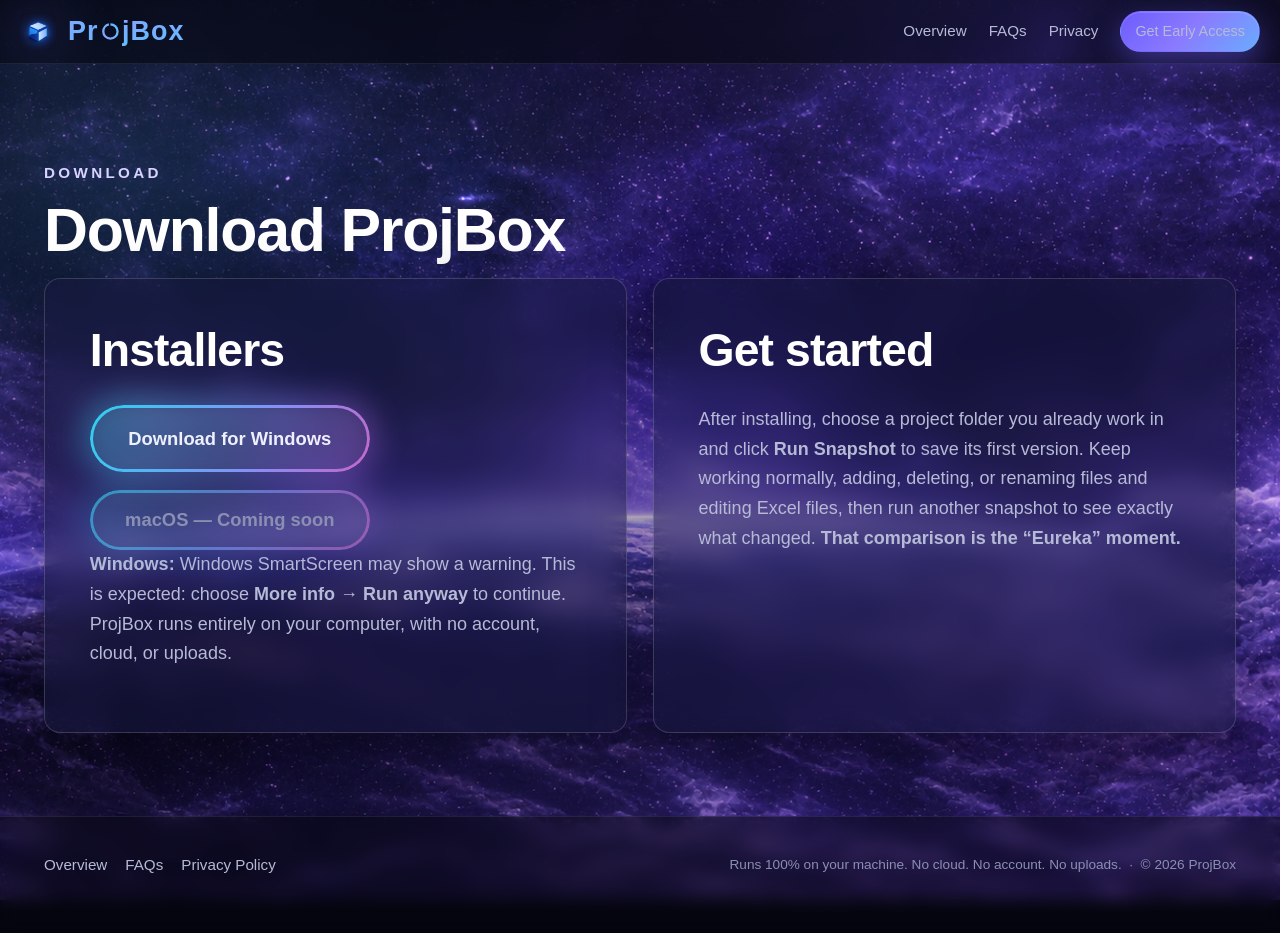
==== commit 0fbf5da3: "Adding Get Started slide on downloads page." ====
--- a/download.html
+++ b/download.html
@@ -72,54 +72,67 @@
 
     <section class="pb-section pb-section--tight">
       <div class="pb-container">
-        <div class="pb-card pb-prose pb-download__card">
-          <h2>Installers</h2>
+        <div class="pb-download__grid">
+          <div class="pb-card pb-prose pb-download__card">
+            <h2>Installers</h2>
 
-          <!--
-            Installer URLs — public megatherium1/projbox-downloads repo only.
+            <!--
+              Installer URLs — public megatherium1/projbox-downloads repo only.
 
-            Windows (live): stable asset name via latest release redirect.
-            https://github.com/megatherium1/projbox-downloads/releases/latest/download/ProjBox-Windows-Setup.exe
+              Windows (live): stable asset name via latest release redirect.
+              https://github.com/megatherium1/projbox-downloads/releases/latest/download/ProjBox-Windows-Setup.exe
 
-            macOS: pending — wire when a build is published.
-          -->
+              macOS: pending — wire when a build is published.
+            -->
 
-          <div class="pb-download__buttons" role="group" aria-label="Available installers">
-            <span class="pb-chromatic-ring-wrap">
-              <a class="pb-btn pb-btn--ghost"
-                 href="https://github.com/megatherium1/projbox-downloads/releases/latest/download/ProjBox-Windows-Setup.exe">
-                Download for Windows
-              </a>
-            </span>
-            <span class="pb-chromatic-ring-wrap pb-chromatic-ring-wrap--muted">
-              <button type="button" class="pb-btn pb-btn--ghost pb-btn--disabled"
-                      aria-disabled="true" disabled>
-                macOS — Coming soon
-              </button>
-            </span>
-          </div>
+            <div class="pb-download__buttons" role="group" aria-label="Available installers">
+              <span class="pb-chromatic-ring-wrap">
+                <a class="pb-btn pb-btn--ghost"
+                   href="https://github.com/megatherium1/projbox-downloads/releases/latest/download/ProjBox-Windows-Setup.exe">
+                  Download for Windows
+                </a>
+              </span>
+              <span class="pb-chromatic-ring-wrap pb-chromatic-ring-wrap--muted">
+                <button type="button" class="pb-btn pb-btn--ghost pb-btn--disabled"
+                        aria-disabled="true" disabled>
+                  macOS — Coming soon
+                </button>
+              </span>
+            </div>
 
-          <p class="pb-download__note">
-            <b>Windows:</b> Windows SmartScreen may show a warning. This is expected: choose <b>More info → Run anyway</b> to continue. ProjBox runs entirely on your computer, with no account, cloud, or uploads.
-          </p>
+            <p class="pb-download__note">
+              <b>Windows:</b> Windows SmartScreen may show a warning. This is expected: choose <b>More info → Run anyway</b> to continue. ProjBox runs entirely on your computer, with no account, cloud, or uploads.
+            </p>
 
-          <!-- <p style="margin-top: 24px;"> -->
-            <!-- Thanks, your request was received.  -->
+            <!-- <p style="margin-top: 24px;"> -->
+              <!-- Thanks, your request was received.  -->
 			
 			<!-- You’ve been added to the ProjBox academic access list.  -->
 			
 			<!-- ProjBox is currently available primarily to select academic institutions and research groups. Professional teams and other interested users can email -->
-            <!-- <a href="mailto:matt@projbox.com">matt@projbox.com</a> to request early access. -->
-          <!-- </p> -->
+              <!-- <a href="mailto:matt@projbox.com">matt@projbox.com</a> to request early access. -->
+            <!-- </p> -->
 
-          <!-- <p> -->
-            <!-- Don't have an access code yet? Request access on the -->
-            <!-- <a href="index.html#access">home page</a>. -->
-          <!-- </p> -->
+            <!-- <p> -->
+              <!-- Don't have an access code yet? Request access on the -->
+              <!-- <a href="index.html#access">home page</a>. -->
+            <!-- </p> -->
 
-          <!-- <p style="margin-top: 28px;"> -->
-            <!-- <a class="pb-btn pb-btn--ghost" href="index.html">← Back to home</a> -->
-          <!-- </p> -->
+            <!-- <p style="margin-top: 28px;"> -->
+              <!-- <a class="pb-btn pb-btn--ghost" href="index.html">← Back to home</a> -->
+            <!-- </p> -->
+          </div>
+
+          <div class="pb-card pb-prose pb-download__card">
+            <h2>Get started</h2>
+            <p>
+              After installing, choose a project folder you already work in and click
+              <b>Run Snapshot</b> to save its first version. Keep working normally,
+              adding, deleting, or renaming files and editing Excel files, then run
+              another snapshot to see exactly what changed.
+              <b>That comparison is the “Eureka” moment.</b>
+            </p>
+          </div>
         </div>
       </div>
     </section>
--- a/css/styles.css
+++ b/css/styles.css
@@ -1186,6 +1186,26 @@
   margin-top: 24px;
   font-size: 1.125rem;
   line-height: 1.65;
+}
+.pb-download__card > p {
+  font-size: 1.125rem;
+  line-height: 1.65;
+  margin-top: 0;
+}
+.pb-download__grid {
+  display: grid;
+  grid-template-columns: repeat(2, minmax(0, 1fr));
+  gap: clamp(18px, 2vw, 28px);
+  align-items: stretch;
+}
+.pb-download__grid .pb-download__card {
+  max-width: none;
+  height: 100%;
+}
+@media (max-width: 820px) {
+  .pb-download__grid {
+    grid-template-columns: 1fr;
+  }
 }
 
 /* -------------------------------------------------------------
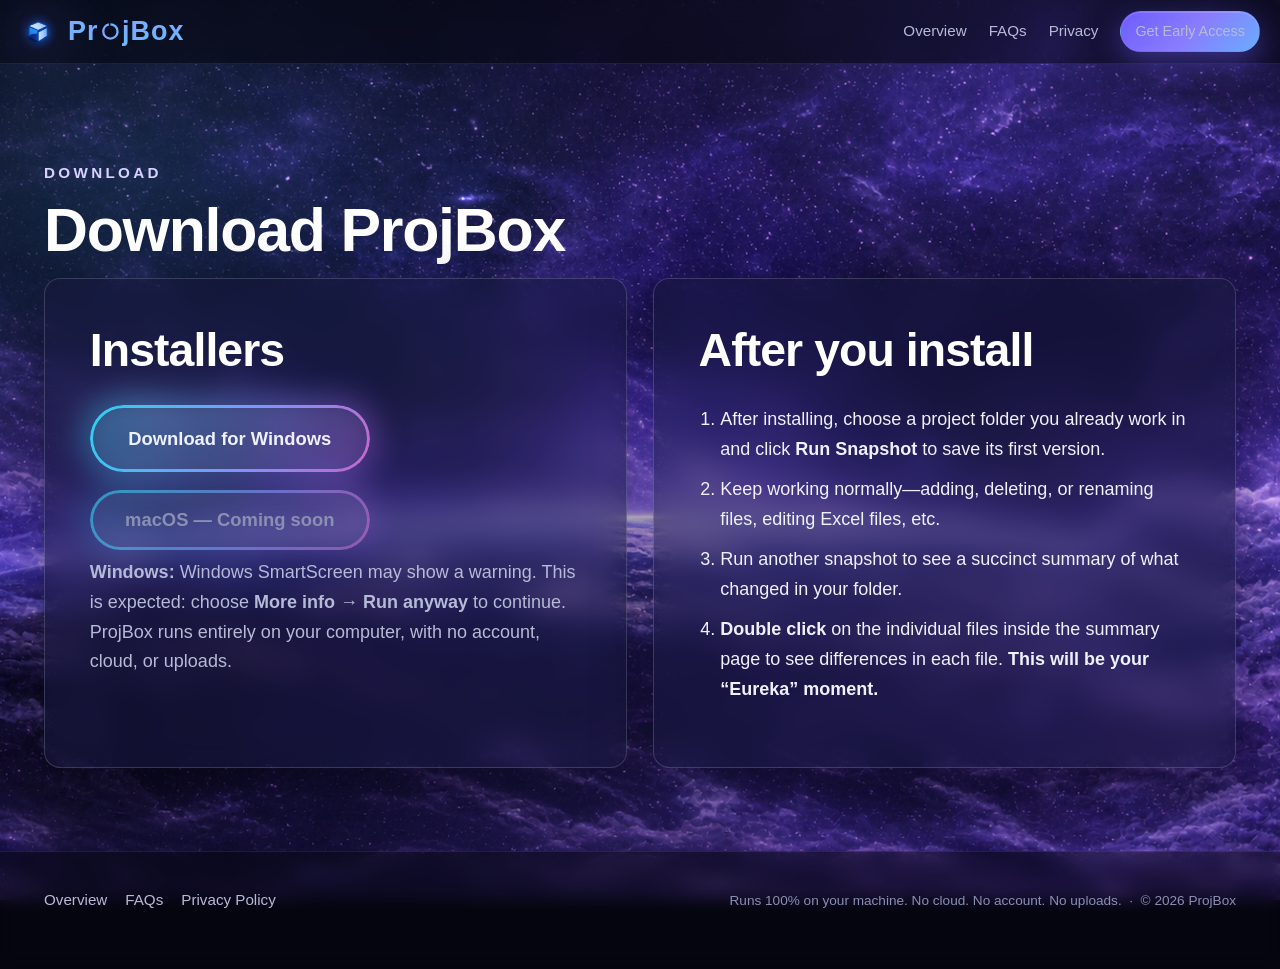
==== commit 15a9aa64: "Change to After you install" ====
--- a/download.html
+++ b/download.html
@@ -124,14 +124,24 @@
           </div>
 
           <div class="pb-card pb-prose pb-download__card">
-            <h2>Get started</h2>
-            <p>
-              After installing, choose a project folder you already work in and click
-              <b>Run Snapshot</b> to save its first version. Keep working normally,
-              adding, deleting, or renaming files and editing Excel files, then run
-              another snapshot to see exactly what changed.
-              <b>That comparison is the “Eureka” moment.</b>
-            </p>
+            <h2>After you install</h2>
+            <ol>
+              <li>
+                After installing, choose a project folder you already work in and click
+                <b>Run Snapshot</b> to save its first version.
+              </li>
+              <li>
+                Keep working normally—adding, deleting, or renaming files, editing Excel files, etc.
+              </li>
+              <li>
+                Run another snapshot to see a succinct summary of what changed in your folder.
+              </li>
+              <li>
+                <b>Double click</b> on the individual files inside the summary page to see
+                differences in each file.
+                <b>This will be your “Eureka” moment.</b>
+              </li>
+            </ol>
           </div>
         </div>
       </div>
--- a/css/styles.css
+++ b/css/styles.css
@@ -1176,6 +1176,7 @@
 .pb-download__card .pb-download__buttons {
   gap: 18px;
   margin-top: 24px;
+  margin-bottom: 8px;
 }
 .pb-download__card .pb-download__buttons .pb-btn {
   padding: 18px 28px;
@@ -1183,7 +1184,7 @@
   min-width: 280px;
 }
 .pb-download__note {
-  margin-top: 24px;
+  margin-top: 32px;
   font-size: 1.125rem;
   line-height: 1.65;
 }
@@ -1191,6 +1192,18 @@
   font-size: 1.125rem;
   line-height: 1.65;
   margin-top: 0;
+}
+.pb-download__card > ol {
+  font-size: 1.125rem;
+  line-height: 1.65;
+  margin-top: 0;
+  padding-left: 1.2em;
+}
+.pb-download__card > ol li {
+  margin-bottom: 0.6em;
+}
+.pb-download__card > ol li:last-child {
+  margin-bottom: 0;
 }
 .pb-download__grid {
   display: grid;
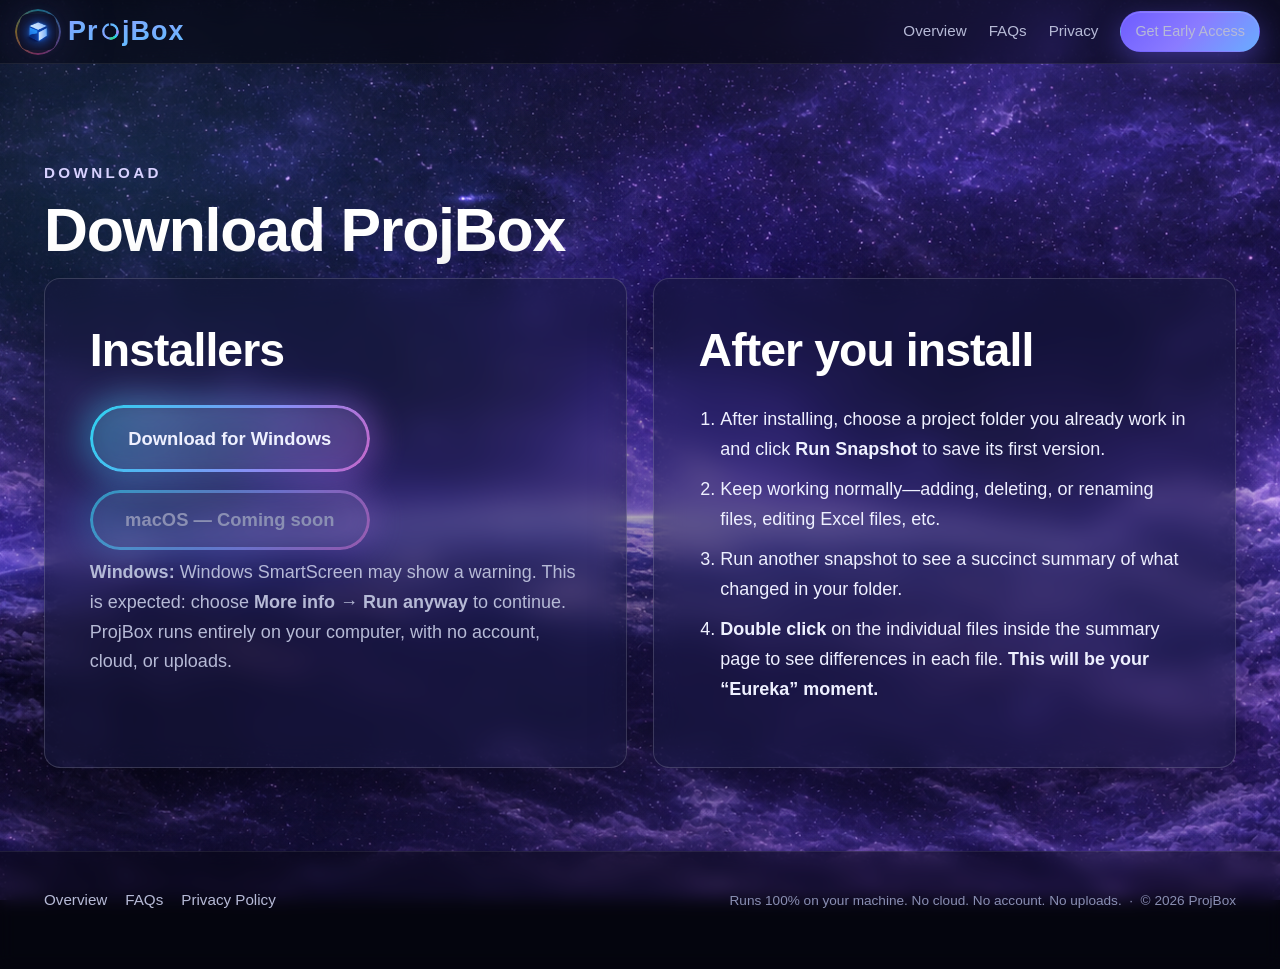
==== commit e4490b79: "Adding chromatic rings for main ProjBox page" ====
--- a/download.html
+++ b/download.html
@@ -23,7 +23,9 @@
   <header class="pb-header" role="banner">
     <div class="pb-container pb-header__inner">
       <a class="pb-brand pb-brand--wordmark" href="index.html" aria-label="ProjBox home">
-        <img class="pb-brand__mark" src="assets/branding/Logo.png" alt="" width="36" height="36" />
+        <span class="pb-brand__mark-halo">
+          <img class="pb-brand__mark" src="assets/branding/Logo.png" alt="" width="36" height="36" />
+        </span>
         <span class="pb-wordmark pb-wordmark--sweep" role="img" aria-label="ProjBox">
           <span class="pb-wordmark__glyph">P</span>
           <span class="pb-wordmark__glyph">r</span>
@@ -35,9 +37,26 @@
                   <stop offset="100%" stop-color="#5cc0ff"/>
                 </linearGradient>
               </defs>
-              <circle cx="12" cy="12" r="7.5" fill="none" stroke="url(#pbWmGrad)"
+              <circle class="pb-wordmark__o-letter" cx="12" cy="12" r="7.5" fill="none" stroke="url(#pbWmGrad)"
                       stroke-width="2.4" stroke-linecap="butt"
                       stroke-dasharray="45.16 1.97" transform="rotate(-90 12 12)"/>
+              <g class="pb-wordmark__o-chroma-spin">
+                <circle class="pb-wordmark__o-chroma-follow pb-wordmark__o-chroma-follow--violet"
+                        cx="12" cy="12" r="7.5" fill="none" stroke-width="2.4"
+                        stroke-linecap="round" stroke-dasharray="2.8 44.32"/>
+                <circle class="pb-wordmark__o-chroma-follow pb-wordmark__o-chroma-follow--blue"
+                        cx="12" cy="12" r="7.5" fill="none" stroke-width="2.4"
+                        stroke-linecap="butt" stroke-dasharray="2.8 44.32" stroke-dashoffset="-2.2"/>
+                <circle class="pb-wordmark__o-chroma-follow pb-wordmark__o-chroma-follow--cyan"
+                        cx="12" cy="12" r="7.5" fill="none" stroke-width="2.4"
+                        stroke-linecap="butt" stroke-dasharray="2.8 44.32" stroke-dashoffset="-4.4"/>
+                <circle class="pb-wordmark__o-chroma-follow pb-wordmark__o-chroma-follow--teal"
+                        cx="12" cy="12" r="7.5" fill="none" stroke-width="2.4"
+                        stroke-linecap="butt" stroke-dasharray="2.8 44.32" stroke-dashoffset="-6.6"/>
+                <circle class="pb-wordmark__o-chroma-follow pb-wordmark__o-chroma-follow--green"
+                        cx="12" cy="12" r="7.5" fill="none" stroke-width="2.4"
+                        stroke-linecap="round" stroke-dasharray="2.8 44.32" stroke-dashoffset="-8.8"/>
+              </g>
             </svg>
           </span>
           <span class="pb-wordmark__glyph">j</span>
--- a/css/styles.css
+++ b/css/styles.css
@@ -344,6 +344,7 @@
   color: transparent;
 }
 .pb-wordmark__o {
+  position: relative;
   background-image: none;
   -webkit-text-fill-color: currentColor;
   color: currentColor;
@@ -353,11 +354,88 @@
   vertical-align: -0.07em;
   line-height: 0;
 }
+.pb-wordmark__o-chroma-spin {
+  transform-origin: 12px 12px;
+  transform-box: view-box;
+  animation: pbChromaticSpin 4.5s linear infinite;
+}
+.pb-wordmark__o-chroma-follow--violet { stroke: #a78bfa; }
+.pb-wordmark__o-chroma-follow--blue { stroke: #60a5fa; }
+.pb-wordmark__o-chroma-follow--cyan { stroke: #22d3ee; }
+.pb-wordmark__o-chroma-follow--teal { stroke: #2dd4bf; }
+.pb-wordmark__o-chroma-follow--green { stroke: #34d399; }
 .pb-wordmark__o svg {
+  position: relative;
+  z-index: 1;
   width: 100%;
   height: 100%;
   display: block;
   overflow: visible;
+}
+
+/* Thin spectrum halo behind the box PNG — not the download-button wrap */
+.pb-brand__mark-halo {
+  position: relative;
+  display: inline-flex;
+  width: 36px;
+  height: 36px;
+  flex-shrink: 0;
+  align-items: center;
+  justify-content: center;
+}
+.pb-brand__mark-halo .pb-brand__mark {
+  position: relative;
+  z-index: 1;
+}
+.pb-brand__mark-halo::before,
+.pb-brand__mark-halo::after {
+  content: "";
+  position: absolute;
+  border-radius: 50%;
+  pointer-events: none;
+  z-index: 0;
+}
+.pb-brand__mark-halo::before {
+  inset: -5px;
+  padding: 2px;
+  opacity: 0.45;
+  background: conic-gradient(
+    from 0deg,
+    rgb(34, 211, 238),
+    rgb(129, 140, 248),
+    rgb(236, 72, 153),
+    rgb(251, 191, 36),
+    rgb(34, 211, 238)
+  );
+  -webkit-mask:
+    linear-gradient(#fff 0 0) content-box,
+    linear-gradient(#fff 0 0);
+  mask:
+    linear-gradient(#fff 0 0) content-box,
+    linear-gradient(#fff 0 0);
+  -webkit-mask-clip: content-box, border-box;
+  mask-clip: content-box, border-box;
+  -webkit-mask-origin: content-box, border-box;
+  mask-origin: content-box, border-box;
+  -webkit-mask-composite: xor;
+  mask-composite: exclude;
+  will-change: transform;
+  animation: pbChromaticSpin 4.5s linear infinite;
+}
+.pb-brand__mark-halo::after {
+  inset: -2px;
+  opacity: 0.28;
+  filter: blur(6px);
+  background: conic-gradient(
+    from 0deg,
+    rgba(34, 211, 238, 0.42),
+    rgba(129, 140, 248, 0.44),
+    rgba(236, 72, 153, 0.4),
+    rgba(251, 191, 36, 0.32),
+    rgba(34, 211, 238, 0.42)
+  );
+  will-change: transform;
+  animation: pbChromaticSpin 4.5s linear infinite;
 }
 
 /* Sweep intro — plays once on page load */
@@ -412,7 +490,7 @@
   from { transform: rotate(-180deg) scale(0.6); opacity: 0; }
   to   { transform: rotate(0deg) scale(1.0); opacity: 1; }
 }
-.pb-wordmark--sweep .pb-wordmark__o svg circle {
+.pb-wordmark--sweep .pb-wordmark__o-letter {
   stroke-dasharray: 0 47.12;
   animation: pbWmDrawO 0.65s ease-out 0.18s forwards;
 }
@@ -425,12 +503,20 @@
   .pb-wordmark--sweep::after { display: none; }
   .pb-wordmark--sweep .pb-wordmark__glyph,
   .pb-wordmark--sweep .pb-wordmark__o svg,
-  .pb-wordmark--sweep .pb-wordmark__o svg circle {
+  .pb-wordmark--sweep .pb-wordmark__o-letter {
     animation: none !important;
     opacity: 1 !important;
     transform: none !important;
     filter: none !important;
     stroke-dasharray: 45.16 1.97 !important;
+  }
+  .pb-chromatic-ring-wrap--spin::before,
+  .pb-chromatic-ring-wrap--spin::after,
+  .pb-wordmark__o-chroma-spin,
+  .pb-brand__mark-halo::before,
+  .pb-brand__mark-halo::after {
+    animation: none !important;
+    transform: none !important;
   }
 }
 
@@ -1301,6 +1387,38 @@
   100% { background-position: 220% 50%; }
 }
 
+/* Clockwise spin — logo rings (conic gradient rotates as a unit) */
+.pb-chromatic-ring-wrap--spin::before {
+  background: conic-gradient(
+    from 0deg,
+    rgb(34, 211, 238),
+    rgb(129, 140, 248),
+    rgb(236, 72, 153),
+    rgb(251, 191, 36),
+    rgb(34, 211, 238)
+  );
+  background-size: 100% 100%;
+  will-change: transform;
+  animation: pbChromaticSpin 4.5s linear infinite;
+}
+.pb-chromatic-ring-wrap--spin::after {
+  background: conic-gradient(
+    from 0deg,
+    rgba(34, 211, 238, 0.42),
+    rgba(129, 140, 248, 0.44),
+    rgba(236, 72, 153, 0.4),
+    rgba(251, 191, 36, 0.32),
+    rgba(34, 211, 238, 0.42)
+  );
+  background-size: 100% 100%;
+  will-change: transform;
+  animation: pbChromaticSpin 4.5s linear infinite;
+}
+@keyframes pbChromaticSpin {
+  from { transform: rotate(0deg); }
+  to   { transform: rotate(360deg); }
+}
+
 /* -------------------------------------------------------------
    13. Footer
    ------------------------------------------------------------- */
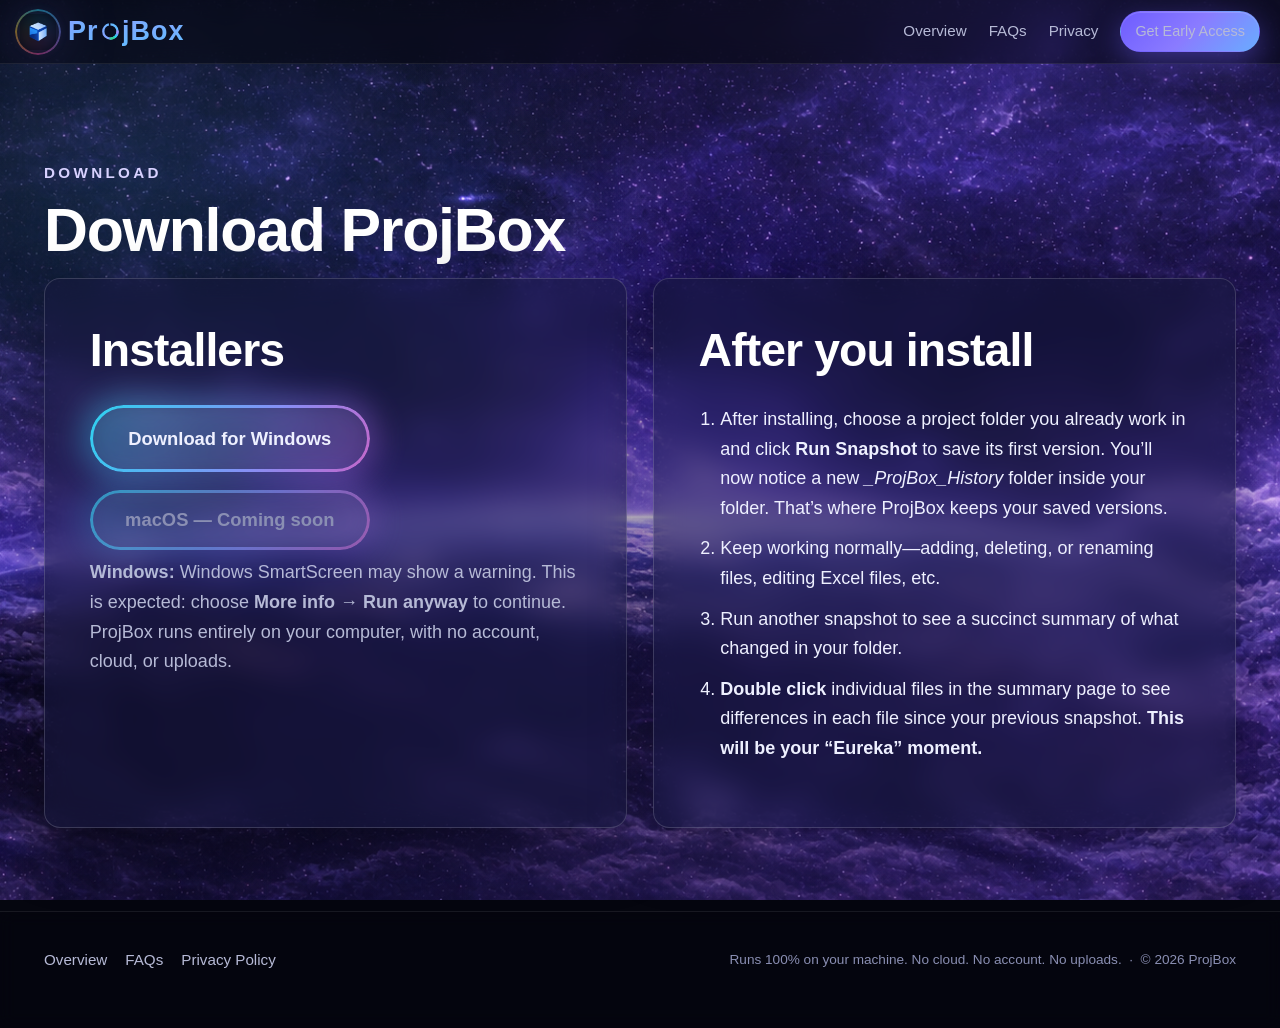
==== commit 2b93aa66: "Updating text on download page" ====
--- a/download.html
+++ b/download.html
@@ -147,7 +147,7 @@
             <ol>
               <li>
                 After installing, choose a project folder you already work in and click
-                <b>Run Snapshot</b> to save its first version.
+                <b>Run Snapshot</b> to save its first version. You’ll now notice a new <i>_ProjBox_History</i> folder inside your folder. That’s where ProjBox keeps your saved versions.
               </li>
               <li>
                 Keep working normally—adding, deleting, or renaming files, editing Excel files, etc.
@@ -156,8 +156,8 @@
                 Run another snapshot to see a succinct summary of what changed in your folder.
               </li>
               <li>
-                <b>Double click</b> on the individual files inside the summary page to see
-                differences in each file.
+                <b>Double click</b> individual files in the summary page to see
+                differences in each file since your previous snapshot. 
                 <b>This will be your “Eureka” moment.</b>
               </li>
             </ol>
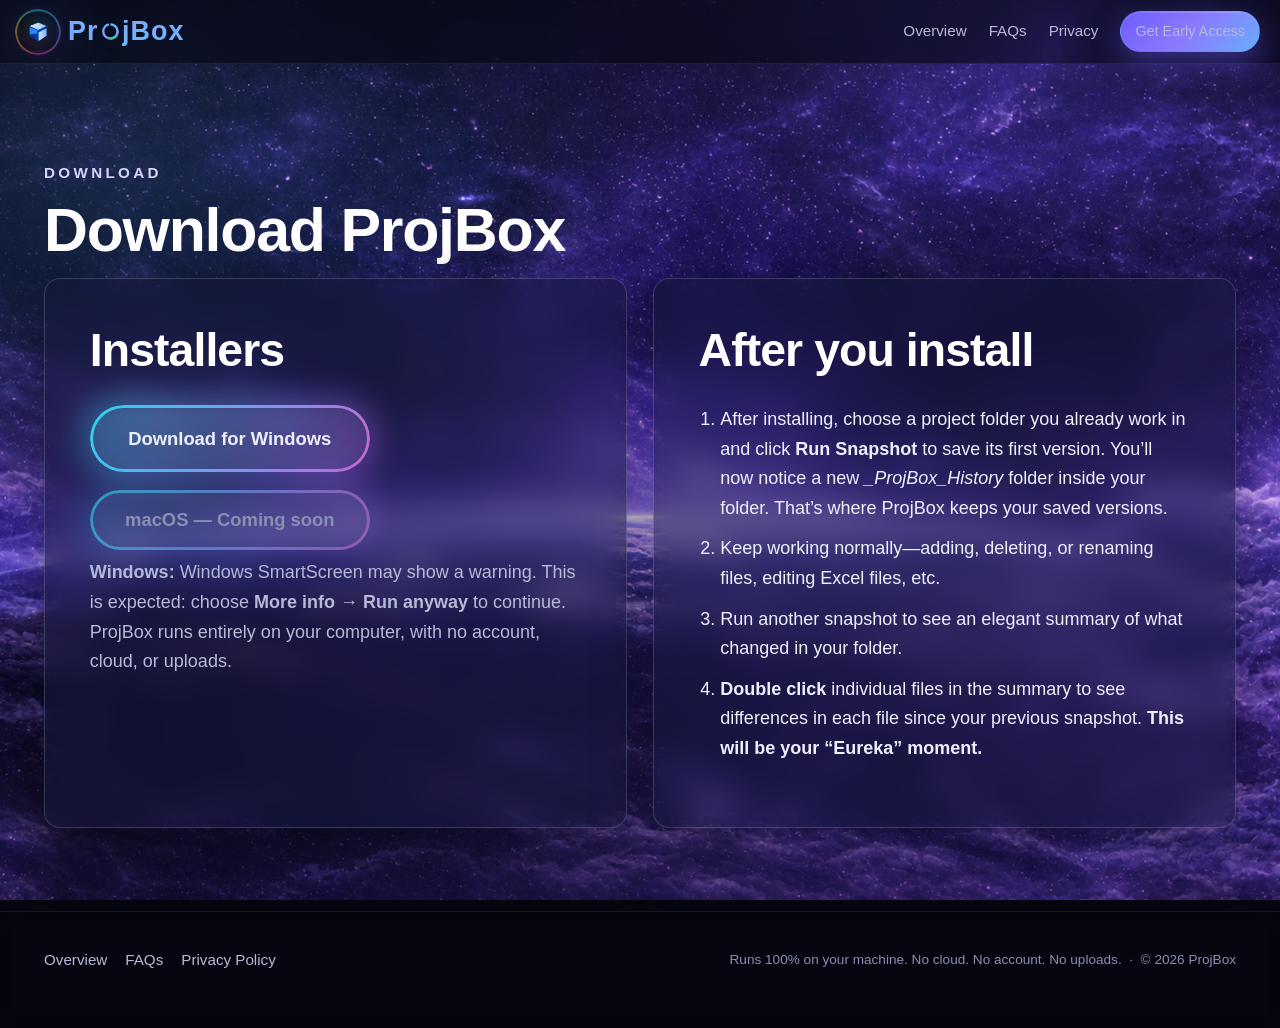
==== commit a2f6f9e7: "More word changes to download and faw" ====
--- a/download.html
+++ b/download.html
@@ -153,10 +153,10 @@
                 Keep working normally—adding, deleting, or renaming files, editing Excel files, etc.
               </li>
               <li>
-                Run another snapshot to see a succinct summary of what changed in your folder.
+                Run another snapshot to see an elegant summary of what changed in your folder.
               </li>
               <li>
-                <b>Double click</b> individual files in the summary page to see
+                <b>Double click</b> individual files in the summary to see
                 differences in each file since your previous snapshot. 
                 <b>This will be your “Eureka” moment.</b>
               </li>
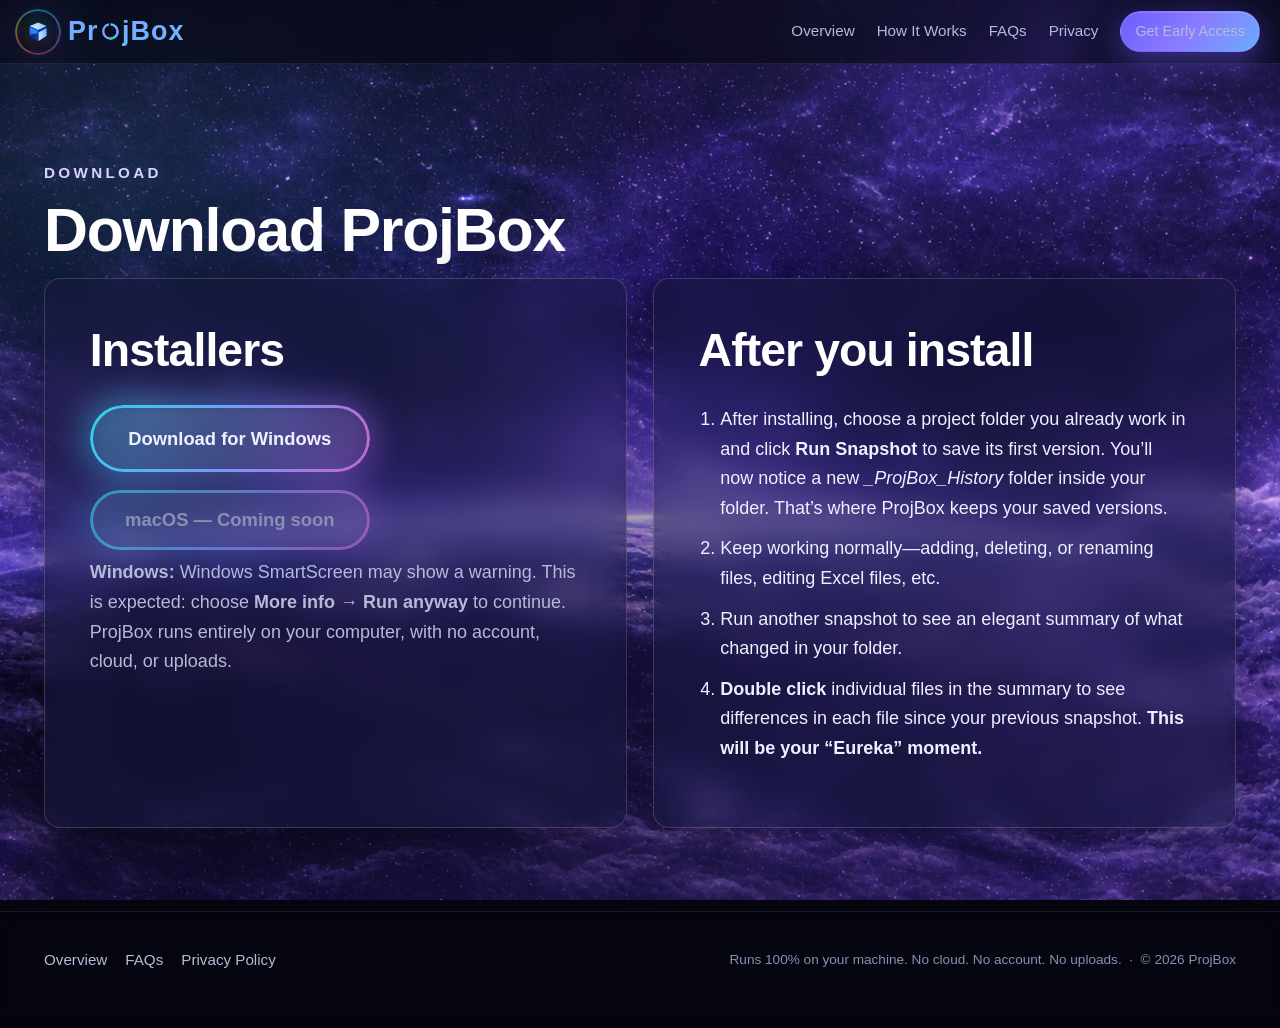
==== commit e0f11efd: "Adding How it Works page. Before storyboard" ====
--- a/download.html
+++ b/download.html
@@ -22,7 +22,7 @@
 
   <header class="pb-header" role="banner">
     <div class="pb-container pb-header__inner">
-      <a class="pb-brand pb-brand--wordmark" href="index.html" aria-label="ProjBox home">
+      <a class="pb-brand pb-brand--wordmark" href="/" aria-label="ProjBox home">
         <span class="pb-brand__mark-halo">
           <img class="pb-brand__mark" src="assets/branding/Logo.png" alt="" width="36" height="36" />
         </span>
@@ -73,10 +73,11 @@
       </button>
 
       <nav class="pb-nav" id="primary-nav" data-nav aria-label="Primary">
-        <a href="index.html">Overview</a>
-        <a href="faq.html">FAQs</a>
-        <a href="privacy.html">Privacy</a>
-        <a class="pb-btn pb-btn--primary" href="index.html#access">Get Early Access</a>
+        <a href="/">Overview</a>
+        <a href="/how-it-works.html">How It Works</a>
+        <a href="/faq.html">FAQs</a>
+        <a href="/privacy.html">Privacy</a>
+        <a class="pb-btn pb-btn--primary" href="/#access">Get Early Access</a>
       </nav>
     </div>
   </header>
@@ -170,9 +171,9 @@
   <footer class="pb-footer" role="contentinfo">
     <div class="pb-container pb-footer__inner">
       <div class="pb-footer__links">
-        <a href="index.html">Overview</a>
-        <a href="faq.html">FAQs</a>
-        <a href="privacy.html">Privacy Policy</a>
+        <a href="/">Overview</a>
+        <a href="/faq.html">FAQs</a>
+        <a href="/privacy.html">Privacy Policy</a>
       </div>
       <p class="pb-footer__trust">
         Runs 100% on your machine. No cloud. No account. No uploads.
--- a/css/styles.css
+++ b/css/styles.css
@@ -44,6 +44,11 @@
   --pb-radius-sm: 10px;
   --pb-radius:    16px;
   --pb-radius-lg: 24px;
+
+  /* Storyboard stage (How It Works page) */
+  --pb-storyboard-rail-width: clamp(200px, 22%, 260px);
+  --pb-storyboard-gap: clamp(16px, 2vw, 28px);
+  --pb-storyboard-min-height: clamp(280px, 52vw, 560px);
 
   /* Typography */
   --pb-font-sans: -apple-system, BlinkMacSystemFont, "Segoe UI", Roboto,
@@ -1308,6 +1313,215 @@
 }
 
 /* -------------------------------------------------------------
+   12b. How It Works page — hero + storyboard shell
+   ------------------------------------------------------------- */
+.pb-page-hero--compact {
+  padding: clamp(32px, 5vw, 56px) 0 clamp(12px, 2vw, 20px);
+}
+
+.pb-howitworks__stage-section {
+  padding-top: 0;
+}
+
+.pb-storyboard {
+  overflow-x: hidden;
+}
+
+.pb-storyboard__mobile-bar {
+  display: none;
+  align-items: center;
+  justify-content: space-between;
+  gap: 12px;
+  margin-bottom: 14px;
+}
+
+.pb-storyboard__mobile-step {
+  flex: 1;
+  margin: 0;
+  text-align: center;
+  font-size: 0.92rem;
+  font-weight: 500;
+  color: var(--pb-text-dim);
+}
+
+.pb-storyboard__nav-btn {
+  display: inline-flex;
+  align-items: center;
+  justify-content: center;
+  width: 40px;
+  height: 40px;
+  padding: 0;
+  border-radius: var(--pb-radius-sm);
+  border: 1px solid var(--pb-border-strong);
+  background: rgba(255, 255, 255, 0.04);
+  color: var(--pb-text-dim);
+  cursor: not-allowed;
+  flex-shrink: 0;
+}
+.pb-storyboard__nav-btn:disabled {
+  opacity: 0.45;
+}
+
+.pb-storyboard__layout {
+  display: grid;
+  grid-template-columns: var(--pb-storyboard-rail-width) 1fr;
+  gap: var(--pb-storyboard-gap);
+  align-items: start;
+}
+
+.pb-storyboard__rail {
+  background: var(--pb-card-bg);
+  border: 1px solid var(--pb-border-strong);
+  border-radius: var(--pb-radius);
+  backdrop-filter: blur(12px);
+  -webkit-backdrop-filter: blur(12px);
+  padding: 10px;
+}
+
+.pb-storyboard__steps {
+  list-style: none;
+  margin: 0;
+  padding: 0;
+  display: grid;
+  gap: 6px;
+}
+
+.pb-storyboard__step {
+  display: flex;
+  align-items: flex-start;
+  gap: 12px;
+  width: 100%;
+  padding: 12px 14px;
+  border: 1px solid transparent;
+  border-radius: var(--pb-radius-sm);
+  background: transparent;
+  text-align: left;
+  font-family: inherit;
+  cursor: default;
+  color: var(--pb-text-dim);
+  transition: background 0.2s ease, border-color 0.2s ease, color 0.2s ease;
+}
+.pb-storyboard__step:disabled {
+  opacity: 1;
+  color: var(--pb-text-dim);
+}
+.pb-storyboard__step.is-active,
+.pb-storyboard__step[aria-current="step"] {
+  background: rgba(138, 123, 255, 0.12);
+  border-color: rgba(138, 123, 255, 0.35);
+  border-left: 3px solid var(--pb-accent);
+  color: #fff;
+}
+.pb-storyboard__step-num {
+  display: inline-flex;
+  align-items: center;
+  justify-content: center;
+  width: 26px;
+  height: 26px;
+  flex-shrink: 0;
+  border-radius: 50%;
+  font-size: 0.82rem;
+  font-weight: 700;
+  background: rgba(255, 255, 255, 0.06);
+  color: var(--pb-text-mute);
+}
+.pb-storyboard__step.is-active .pb-storyboard__step-num,
+.pb-storyboard__step[aria-current="step"] .pb-storyboard__step-num {
+  background: rgba(138, 123, 255, 0.25);
+  color: var(--pb-accent-warm);
+}
+.pb-storyboard__step-label {
+  font-size: 0.95rem;
+  font-weight: 600;
+  line-height: 1.35;
+  padding-top: 3px;
+}
+
+.pb-storyboard__window {
+  border-radius: var(--pb-radius-lg);
+  border: 1px solid var(--pb-border-strong);
+  background: var(--pb-card-bg-strong);
+  backdrop-filter: blur(12px);
+  -webkit-backdrop-filter: blur(12px);
+  box-shadow: var(--pb-shadow-card), var(--pb-glow-purple);
+  overflow: hidden;
+}
+
+.pb-storyboard__titlebar {
+  display: flex;
+  align-items: center;
+  gap: 7px;
+  padding: 12px 16px;
+  border-bottom: 1px solid var(--pb-border);
+  background: rgba(0, 0, 0, 0.15);
+}
+.pb-storyboard__dot {
+  width: 10px;
+  height: 10px;
+  border-radius: 50%;
+  opacity: 0.75;
+}
+.pb-storyboard__dot--red { background: #ff5f57; }
+.pb-storyboard__dot--yellow { background: #febc2e; }
+.pb-storyboard__dot--green { background: #28c840; }
+
+.pb-storyboard__viewport {
+  position: relative;
+  width: 100%;
+  min-height: var(--pb-storyboard-min-height);
+  overflow: hidden;
+  transform-origin: center center;
+  display: grid;
+  place-items: center;
+}
+
+.pb-storyboard__placeholder {
+  margin: 0;
+  padding: 24px;
+  font-size: 0.82rem;
+  font-weight: 600;
+  letter-spacing: 0.08em;
+  text-transform: uppercase;
+  color: var(--pb-text-mute);
+  text-align: center;
+}
+
+.pb-howitworks__closing-text {
+  margin: 0 0 20px;
+  max-width: 60ch;
+  font-size: clamp(1rem, 0.9vw + 0.85rem, 1.12rem);
+  color: var(--pb-text-dim);
+  line-height: 1.55;
+}
+
+@media (max-width: 899px) {
+  .pb-storyboard__mobile-bar {
+    display: flex;
+  }
+  .pb-storyboard__rail {
+    display: none;
+  }
+  .pb-storyboard__layout {
+    grid-template-columns: 1fr;
+  }
+}
+
+@media (min-width: 900px) {
+  .pb-storyboard__mobile-bar {
+    display: none;
+  }
+  .pb-storyboard__rail {
+    display: block;
+  }
+}
+
+@media (prefers-reduced-motion: no-preference) {
+  .pb-storyboard__step {
+    transition: background 0.2s ease, border-color 0.2s ease, color 0.2s ease;
+  }
+}
+
+/* -------------------------------------------------------------
    Chromatic ring wrapper (Safari-safe)
    Put animated spectrum rings on a non-form wrapper — not on
    <button> pseudo-elements. iOS Safari needs -webkit-mask-* clip/
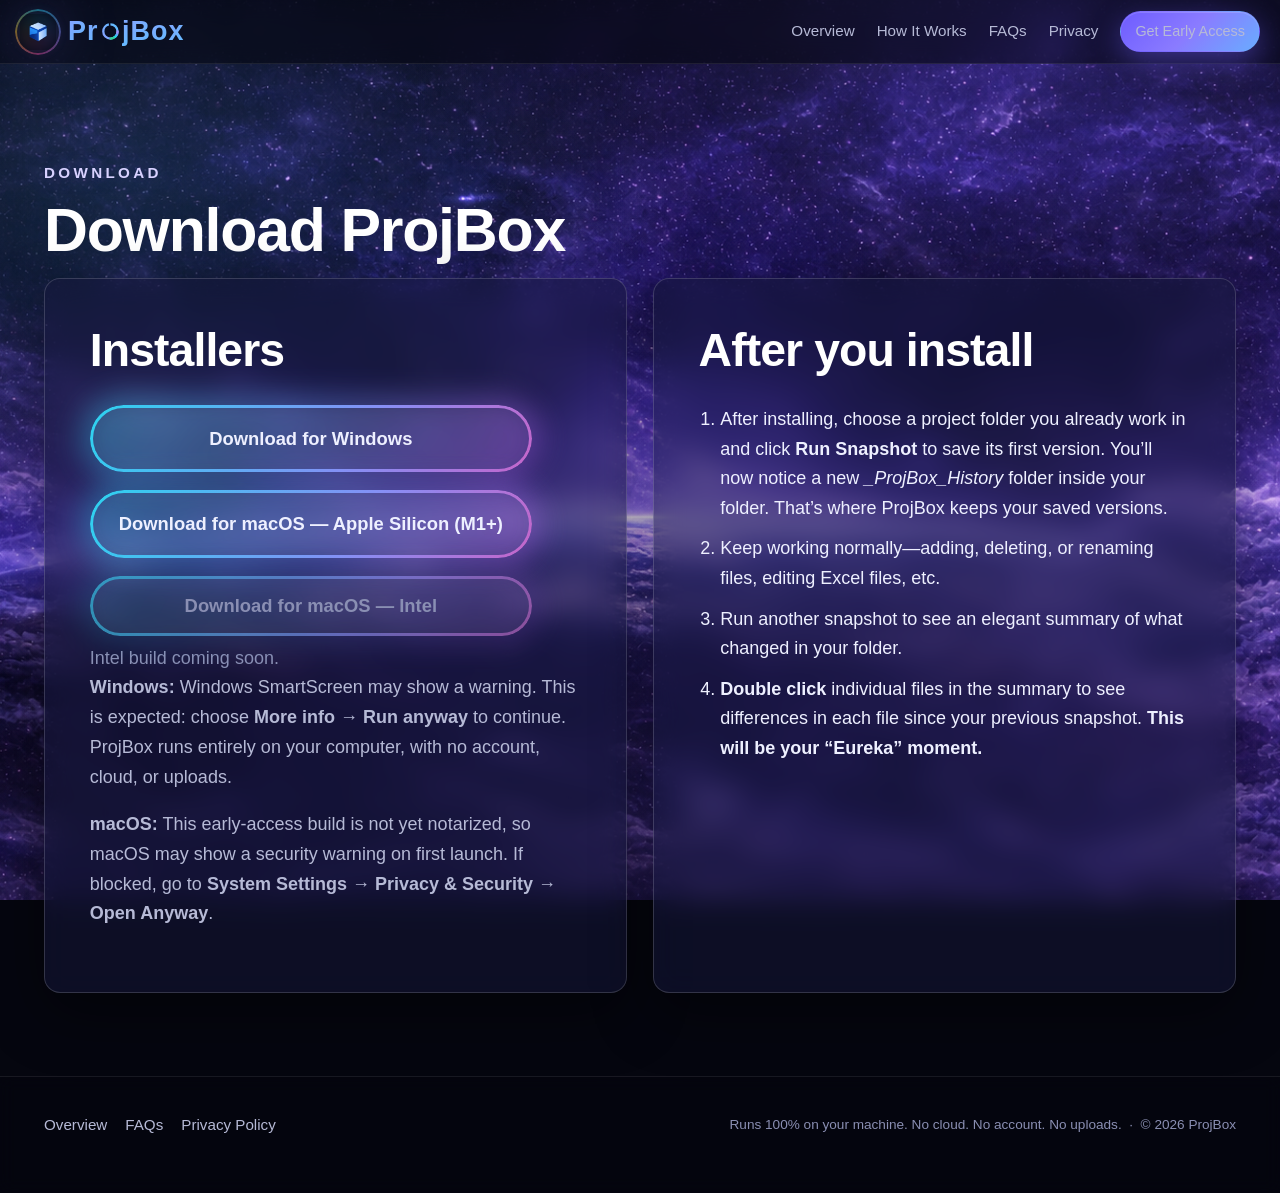
==== commit fc459899: "Adding macOS downloader. 3 buttons now. Update text" ====
--- a/download.html
+++ b/download.html
@@ -102,7 +102,10 @@
               Windows (live): stable asset name via latest release redirect.
               https://github.com/megatherium1/projbox-downloads/releases/latest/download/ProjBox-Windows-Setup.exe
 
-              macOS: pending — wire when a build is published.
+              macOS Apple Silicon (live): early-access build.
+              https://github.com/megatherium1/projbox-downloads/releases/latest/download/ProjBox-macOS-Apple-Silicon.dmg
+
+              Intel (pending): https://github.com/megatherium1/projbox-downloads/releases/latest/download/ProjBox-macOS-Intel.dmg
             -->
 
             <div class="pb-download__buttons" role="group" aria-label="Available installers">
@@ -112,16 +115,28 @@
                   Download for Windows
                 </a>
               </span>
+              <span class="pb-chromatic-ring-wrap">
+                <a class="pb-btn pb-btn--ghost"
+                   href="https://github.com/megatherium1/projbox-downloads/releases/latest/download/ProjBox-macOS-Apple-Silicon.dmg">
+                  Download for macOS — Apple Silicon (M1+)
+                </a>
+              </span>
               <span class="pb-chromatic-ring-wrap pb-chromatic-ring-wrap--muted">
                 <button type="button" class="pb-btn pb-btn--ghost pb-btn--disabled"
                         aria-disabled="true" disabled>
-                  macOS — Coming soon
+                  Download for macOS — Intel
                 </button>
               </span>
             </div>
 
+            <p class="pb-download__intel-pending">Intel build coming soon.</p>
+
             <p class="pb-download__note">
               <b>Windows:</b> Windows SmartScreen may show a warning. This is expected: choose <b>More info → Run anyway</b> to continue. ProjBox runs entirely on your computer, with no account, cloud, or uploads.
+            </p>
+
+            <p class="pb-download__note">
+              <b>macOS:</b> This early-access build is not yet notarized, so macOS may show a security warning on first launch. If blocked, go to <b>System Settings → Privacy &amp; Security → Open Anyway</b>.
             </p>
 
             <!-- <p style="margin-top: 24px;"> -->
--- a/css/styles.css
+++ b/css/styles.css
@@ -45,10 +45,13 @@
   --pb-radius:    16px;
   --pb-radius-lg: 24px;
 
-  /* Storyboard stage (How It Works page) */
+  /* Storyboard stage (How It Works page).
+     Screenshots vary in aspect ratio, so the stage ratio is a token:
+     change --pb-storyboard-ratio to reframe every scene at once. */
   --pb-storyboard-rail-width: clamp(200px, 22%, 260px);
   --pb-storyboard-gap: clamp(16px, 2vw, 28px);
-  --pb-storyboard-min-height: clamp(280px, 52vw, 560px);
+  --pb-storyboard-ratio: 16 / 9;
+  --pb-storyboard-min-height: clamp(240px, 30vw, 380px);
 
   /* Typography */
   --pb-font-sans: -apple-system, BlinkMacSystemFont, "Segoe UI", Roboto,
@@ -1265,19 +1268,45 @@
   margin-bottom: 0.6em;
 }
 .pb-download__card .pb-download__buttons {
+  flex-direction: column;
+  align-items: stretch;
+  width: fit-content;
+  max-width: 100%;
   gap: 18px;
   margin-top: 24px;
   margin-bottom: 8px;
+}
+.pb-download__card .pb-download__buttons .pb-chromatic-ring-wrap {
+  display: flex;
+  width: 100%;
 }
 .pb-download__card .pb-download__buttons .pb-btn {
   padding: 18px 28px;
   font-size: 1.15rem;
   min-width: 280px;
+  width: 100%;
+  white-space: normal;
+  text-align: center;
+  box-sizing: border-box;
+}
+.pb-download__intel-pending {
+  margin: 6px 0 0;
+  font-size: 0.95rem;
+  line-height: 1.5;
+  color: var(--pb-text-mute);
 }
 .pb-download__note {
   margin-top: 32px;
   font-size: 1.125rem;
   line-height: 1.65;
+}
+.pb-download__card .pb-download__note + .pb-download__note {
+  margin-top: 16px;
+}
+@media (max-width: 480px) {
+  .pb-download__card .pb-download__buttons .pb-btn {
+    min-width: 0;
+  }
 }
 .pb-download__card > p {
   font-size: 1.125rem;
@@ -1355,11 +1384,22 @@
   border: 1px solid var(--pb-border-strong);
   background: rgba(255, 255, 255, 0.04);
   color: var(--pb-text-dim);
-  cursor: not-allowed;
+  cursor: pointer;
   flex-shrink: 0;
+  transition: background 0.2s ease, border-color 0.2s ease, color 0.2s ease;
+}
+.pb-storyboard__nav-btn:not(:disabled):hover {
+  background: rgba(138, 123, 255, 0.14);
+  border-color: rgba(138, 123, 255, 0.45);
+  color: #fff;
+}
+.pb-storyboard__nav-btn:focus-visible {
+  outline: 2px solid var(--pb-accent-2);
+  outline-offset: 2px;
 }
 .pb-storyboard__nav-btn:disabled {
   opacity: 0.45;
+  cursor: not-allowed;
 }
 
 .pb-storyboard__layout {
@@ -1397,13 +1437,24 @@
   background: transparent;
   text-align: left;
   font-family: inherit;
+  cursor: pointer;
+  color: var(--pb-text-dim);
+  transition: background 0.2s ease, border-color 0.2s ease, color 0.2s ease;
+}
+/* Inert until storyboard.js wires the controls up. */
+.pb-storyboard__step:disabled {
+  opacity: 1;
   cursor: default;
   color: var(--pb-text-dim);
-  transition: background 0.2s ease, border-color 0.2s ease, color 0.2s ease;
-}
-.pb-storyboard__step:disabled {
-  opacity: 1;
-  color: var(--pb-text-dim);
+}
+.pb-storyboard__step:not(:disabled):hover {
+  background: rgba(255, 255, 255, 0.05);
+  border-color: var(--pb-border-strong);
+  color: #fff;
+}
+.pb-storyboard__step:focus-visible {
+  outline: 2px solid var(--pb-accent-2);
+  outline-offset: 2px;
 }
 .pb-storyboard__step.is-active,
 .pb-storyboard__step[aria-current="step"] {
@@ -1468,22 +1519,290 @@
 .pb-storyboard__viewport {
   position: relative;
   width: 100%;
+  aspect-ratio: var(--pb-storyboard-ratio);
   min-height: var(--pb-storyboard-min-height);
+  max-height: min(72vh, 640px);
   overflow: hidden;
-  transform-origin: center center;
+  /* Backdrop for scenes whose screenshot is too low-resolution to
+     cover the stage without blurring — see .is-matted below. */
+  background:
+    radial-gradient(120% 90% at 50% 0%, rgba(138, 123, 255, 0.16), transparent 62%),
+    radial-gradient(120% 90% at 50% 100%, rgba(92, 192, 255, 0.10), transparent 60%),
+    #070818;
+}
+
+/* These two are toggled with the `hidden` attribute, which loses to
+   the display values below without an explicit override. */
+.pb-storyboard__loading[hidden],
+.pb-storyboard__replay[hidden] {
+  display: none;
+}
+
+.pb-storyboard__loading {
+  position: absolute;
+  inset: 0;
   display: grid;
   place-items: center;
-}
-
-.pb-storyboard__placeholder {
   margin: 0;
-  padding: 24px;
-  font-size: 0.82rem;
+  font-size: 0.78rem;
   font-weight: 600;
   letter-spacing: 0.08em;
   text-transform: uppercase;
   color: var(--pb-text-mute);
+  z-index: 5;
+}
+
+/* ---- Scene layers -------------------------------------------
+   One layer per screenshot, stacked and crossfaded. Overlays live
+   inside .pb-sb-frame so they travel with the camera; they undo the
+   camera scale with --pb-sb-inv to keep a constant on-screen size.
+   ------------------------------------------------------------- */
+.pb-sb-scene {
+  position: absolute;
+  inset: 0;
+  z-index: 0;
+  opacity: 0;
+  pointer-events: none;
+  transition: opacity 450ms ease;
+}
+.pb-sb-scene.is-active {
+  opacity: 1;
+}
+
+.pb-sb-frame {
+  --pb-sb-inv: 1;
+  position: absolute;
+  top: 0;
+  left: 0;
+  transform-origin: 0 0;
+  will-change: transform;
+}
+
+.pb-sb-img {
+  display: block;
+  width: 100%;
+  height: 100%;
+}
+
+.pb-sb-overlay {
+  position: absolute;
+  inset: 0;
+}
+
+/* Screenshot cannot cover the stage at its sharpness ceiling, so it
+   is presented as a deliberate framed window instead of upscaled. */
+.pb-sb-scene.is-matted .pb-sb-img {
+  border-radius: calc(10px * var(--pb-sb-inv));
+}
+.pb-sb-scene.is-matted .pb-sb-frame {
+  box-shadow:
+    0 0 0 calc(1px * var(--pb-sb-inv)) rgba(255, 255, 255, 0.16),
+    0 calc(26px * var(--pb-sb-inv)) calc(60px * var(--pb-sb-inv)) rgba(0, 0, 0, 0.55),
+    0 0 calc(70px * var(--pb-sb-inv)) rgba(138, 123, 255, 0.22);
+  border-radius: calc(10px * var(--pb-sb-inv));
+}
+
+/* ---- Highlight rings ---------------------------------------- */
+.pb-storyboard__ring {
+  position: absolute;
+  border: calc(2px * var(--pb-sb-inv)) solid rgba(var(--pb-ring-rgb), 0.9);
+  border-radius: calc(7px * var(--pb-sb-inv));
+  box-shadow:
+    0 0 calc(22px * var(--pb-sb-inv)) rgba(var(--pb-ring-rgb), 0.4),
+    inset 0 0 calc(26px * var(--pb-sb-inv)) rgba(var(--pb-ring-rgb), 0.14);
+  opacity: 0;
+  transition: opacity 320ms ease, border-width 700ms ease;
+}
+.pb-storyboard__ring.is-in {
+  opacity: 1;
+}
+.pb-storyboard__ring--new { --pb-ring-rgb: 92, 192, 255; }
+.pb-storyboard__ring--glow { --pb-ring-rgb: 138, 123, 255; }
+.pb-storyboard__ring--soft {
+  --pb-ring-rgb: 201, 182, 255;
+  opacity: 0;
+}
+.pb-storyboard__ring--soft.is-in { opacity: 0.7; }
+
+/* ---- Numbered callouts -------------------------------------- */
+.pb-storyboard__callout {
+  position: absolute;
+  transform: translate(-50%, -50%) scale(var(--pb-sb-inv));
+  transform-origin: center center;
+}
+.pb-storyboard__callout--left {
+  transform: translate(0, -50%) scale(var(--pb-sb-inv));
+  transform-origin: left center;
+}
+.pb-storyboard__callout--right {
+  transform: translate(-100%, -50%) scale(var(--pb-sb-inv));
+  transform-origin: right center;
+}
+
+.pb-storyboard__callout-inner {
+  display: inline-flex;
+  align-items: center;
+  gap: 8px;
+  padding: 6px 13px 6px 7px;
+  border-radius: 999px;
+  border: 1px solid rgba(138, 123, 255, 0.45);
+  background: rgba(10, 11, 30, 0.88);
+  box-shadow: 0 10px 28px rgba(0, 0, 0, 0.45), 0 0 22px rgba(138, 123, 255, 0.24);
+  color: #fff;
+  font-size: 0.8rem;
+  font-weight: 600;
+  line-height: 1.2;
+  white-space: nowrap;
+  opacity: 0;
+  transform: translateY(6px);
+  transition: opacity 340ms ease, transform 340ms cubic-bezier(0.22, 1, 0.36, 1);
+}
+.pb-storyboard__callout.is-in .pb-storyboard__callout-inner {
+  opacity: 1;
+  transform: translateY(0);
+}
+
+.pb-storyboard__callout-num {
+  display: inline-flex;
+  align-items: center;
+  justify-content: center;
+  width: 20px;
+  height: 20px;
+  flex-shrink: 0;
+  border-radius: 50%;
+  background: linear-gradient(135deg, var(--pb-accent), var(--pb-accent-2));
+  color: #0a0b1e;
+  font-size: 0.72rem;
+  font-weight: 800;
+}
+
+/* ---- Click ripple ------------------------------------------- */
+.pb-storyboard__ripple {
+  position: absolute;
+  width: calc(44px * var(--pb-sb-inv));
+  height: calc(44px * var(--pb-sb-inv));
+  margin: calc(-22px * var(--pb-sb-inv)) 0 0 calc(-22px * var(--pb-sb-inv));
+  border: calc(2px * var(--pb-sb-inv)) solid rgba(201, 182, 255, 0.9);
+  border-radius: 50%;
+  opacity: 0;
+  pointer-events: none;
+}
+.pb-storyboard__ripple.is-on {
+  animation: pbSbRipple 700ms cubic-bezier(0.22, 1, 0.36, 1);
+}
+@keyframes pbSbRipple {
+  0% { opacity: 0.95; transform: scale(0.3); }
+  70% { opacity: 0.32; }
+  100% { opacity: 0; transform: scale(1.5); }
+}
+
+/* ---- Caption + status -------------------------------------- */
+.pb-storyboard__caption {
+  position: absolute;
+  left: 50%;
+  bottom: clamp(12px, 2.4%, 22px);
+  transform: translateX(-50%);
+  z-index: 4;
+  max-width: min(88%, 620px);
+  margin: 0;
+  padding: 9px 18px;
+  border-radius: 999px;
+  border: 1px solid var(--pb-border-strong);
+  background: rgba(7, 8, 24, 0.78);
+  backdrop-filter: blur(10px);
+  -webkit-backdrop-filter: blur(10px);
+  box-shadow: 0 14px 34px rgba(0, 0, 0, 0.45);
+  color: #fff;
+  font-size: clamp(0.82rem, 0.5vw + 0.7rem, 0.98rem);
+  font-weight: 600;
+  line-height: 1.35;
   text-align: center;
+  text-wrap: balance;
+  opacity: 0;
+}
+.pb-storyboard__caption.is-in {
+  animation: pbSbRise 420ms cubic-bezier(0.22, 1, 0.36, 1) forwards;
+}
+@keyframes pbSbRise {
+  from { opacity: 0; transform: translate(-50%, 8px); }
+  to { opacity: 1; transform: translate(-50%, 0); }
+}
+
+.pb-storyboard__status {
+  position: absolute;
+  left: 50%;
+  top: 50%;
+  transform: translate(-50%, -50%);
+  z-index: 4;
+  margin: 0;
+  padding: 10px 20px;
+  border-radius: 999px;
+  border: 1px solid rgba(138, 123, 255, 0.45);
+  background: rgba(10, 11, 30, 0.9);
+  backdrop-filter: blur(10px);
+  -webkit-backdrop-filter: blur(10px);
+  color: #fff;
+  font-size: 0.88rem;
+  font-weight: 600;
+  opacity: 0;
+  transition: opacity 240ms ease;
+}
+.pb-storyboard__status.is-in {
+  opacity: 1;
+}
+
+/* ---- Replay control ---------------------------------------- */
+.pb-storyboard__toolbar {
+  display: flex;
+  align-items: center;
+  justify-content: flex-end;
+  /* Reserved so revealing Replay never shifts the page. */
+  min-height: 44px;
+  margin-top: 12px;
+}
+
+.pb-storyboard__replay {
+  display: inline-flex;
+  align-items: center;
+  gap: 8px;
+  padding: 9px 16px;
+  border-radius: 999px;
+  border: 1px solid var(--pb-border-strong);
+  background: rgba(255, 255, 255, 0.04);
+  color: var(--pb-text-dim);
+  font-family: inherit;
+  font-size: 0.88rem;
+  font-weight: 600;
+  cursor: pointer;
+  transition: background 0.2s ease, border-color 0.2s ease, color 0.2s ease;
+}
+.pb-storyboard__replay:hover {
+  background: rgba(138, 123, 255, 0.14);
+  border-color: rgba(138, 123, 255, 0.45);
+  color: #fff;
+}
+.pb-storyboard__replay:focus-visible {
+  outline: 2px solid var(--pb-accent-2);
+  outline-offset: 2px;
+}
+.pb-storyboard__replay svg {
+  width: 15px;
+  height: 15px;
+}
+
+/* ---- No-JavaScript fallback --------------------------------
+   7.png is square; the crop keeps the Snapshot Summary card in view
+   and holds the app toolbar out of frame. */
+.pb-storyboard__nojs {
+  position: absolute;
+  inset: 0;
+  overflow: hidden;
+}
+.pb-storyboard__nojs img {
+  display: block;
+  width: 100%;
+  height: auto;
+  margin-top: -8%;
 }
 
 .pb-howitworks__closing-text {
@@ -1495,6 +1814,9 @@
 }
 
 @media (max-width: 899px) {
+  .pb-storyboard {
+    --pb-storyboard-ratio: 4 / 3;
+  }
   .pb-storyboard__mobile-bar {
     display: flex;
   }
@@ -1503,6 +1825,30 @@
   }
   .pb-storyboard__layout {
     grid-template-columns: 1fr;
+  }
+  .pb-storyboard__viewport {
+    max-height: 58vh;
+  }
+  .pb-storyboard__callout-inner {
+    padding: 5px 11px 5px 6px;
+    font-size: 0.72rem;
+  }
+  .pb-storyboard__callout-num {
+    width: 17px;
+    height: 17px;
+    font-size: 0.64rem;
+  }
+  .pb-storyboard__caption {
+    max-width: 92%;
+    padding: 7px 13px;
+    white-space: normal;
+  }
+  .pb-storyboard__status {
+    font-size: 0.8rem;
+    padding: 8px 15px;
+  }
+  .pb-storyboard__toolbar {
+    justify-content: center;
   }
 }
 
@@ -1515,9 +1861,29 @@
   }
 }
 
-@media (prefers-reduced-motion: no-preference) {
-  .pb-storyboard__step {
-    transition: background 0.2s ease, border-color 0.2s ease, color 0.2s ease;
+/* Reduced motion: no cinematic camera, no autoplay (see storyboard.js).
+   Every step still renders a complete, readable static frame. */
+@media (prefers-reduced-motion: reduce) {
+  .pb-sb-scene,
+  .pb-sb-frame,
+  .pb-storyboard__ring,
+  .pb-storyboard__callout-inner,
+  .pb-storyboard__status {
+    transition: none;
+  }
+  .pb-storyboard__callout-inner {
+    transform: none;
+  }
+  .pb-storyboard__caption {
+    animation: none;
+  }
+  .pb-storyboard__caption.is-in {
+    animation: none;
+    opacity: 1;
+    transform: translateX(-50%);
+  }
+  .pb-storyboard__ripple {
+    display: none;
   }
 }
 
